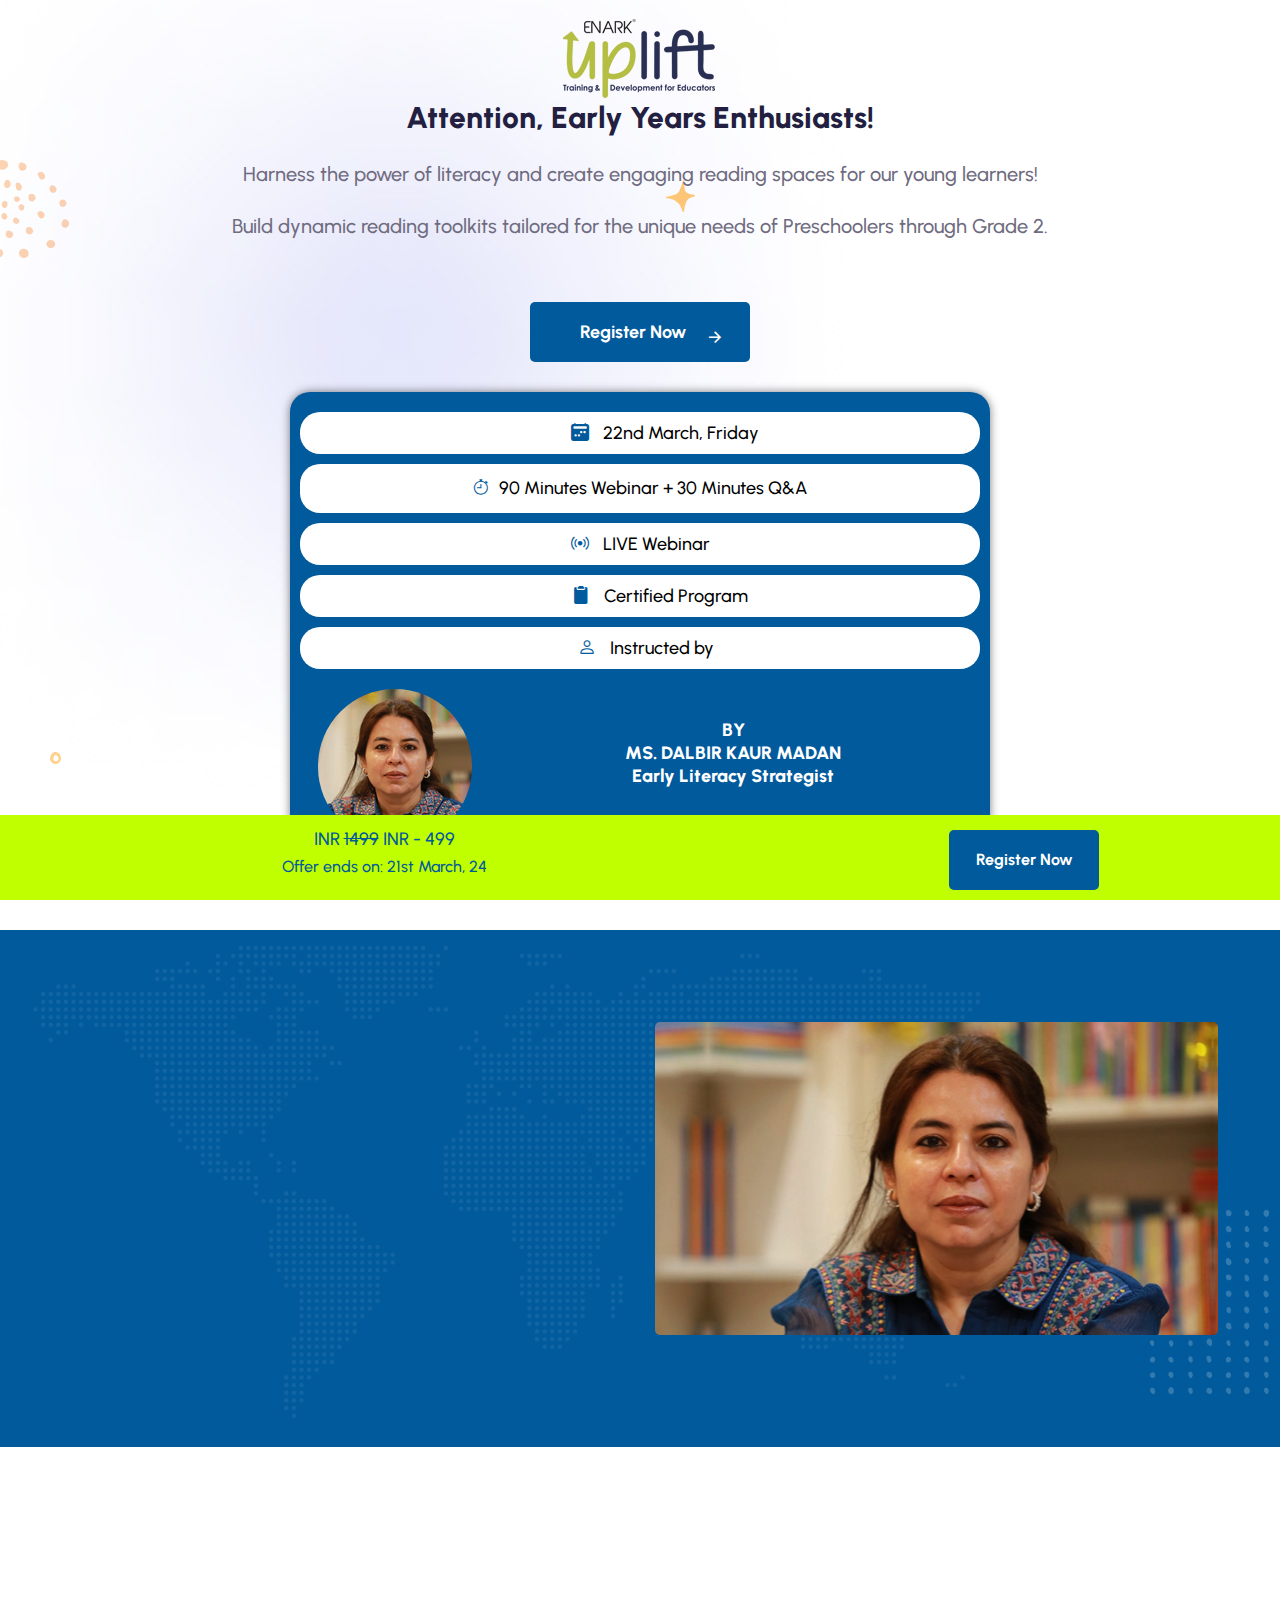
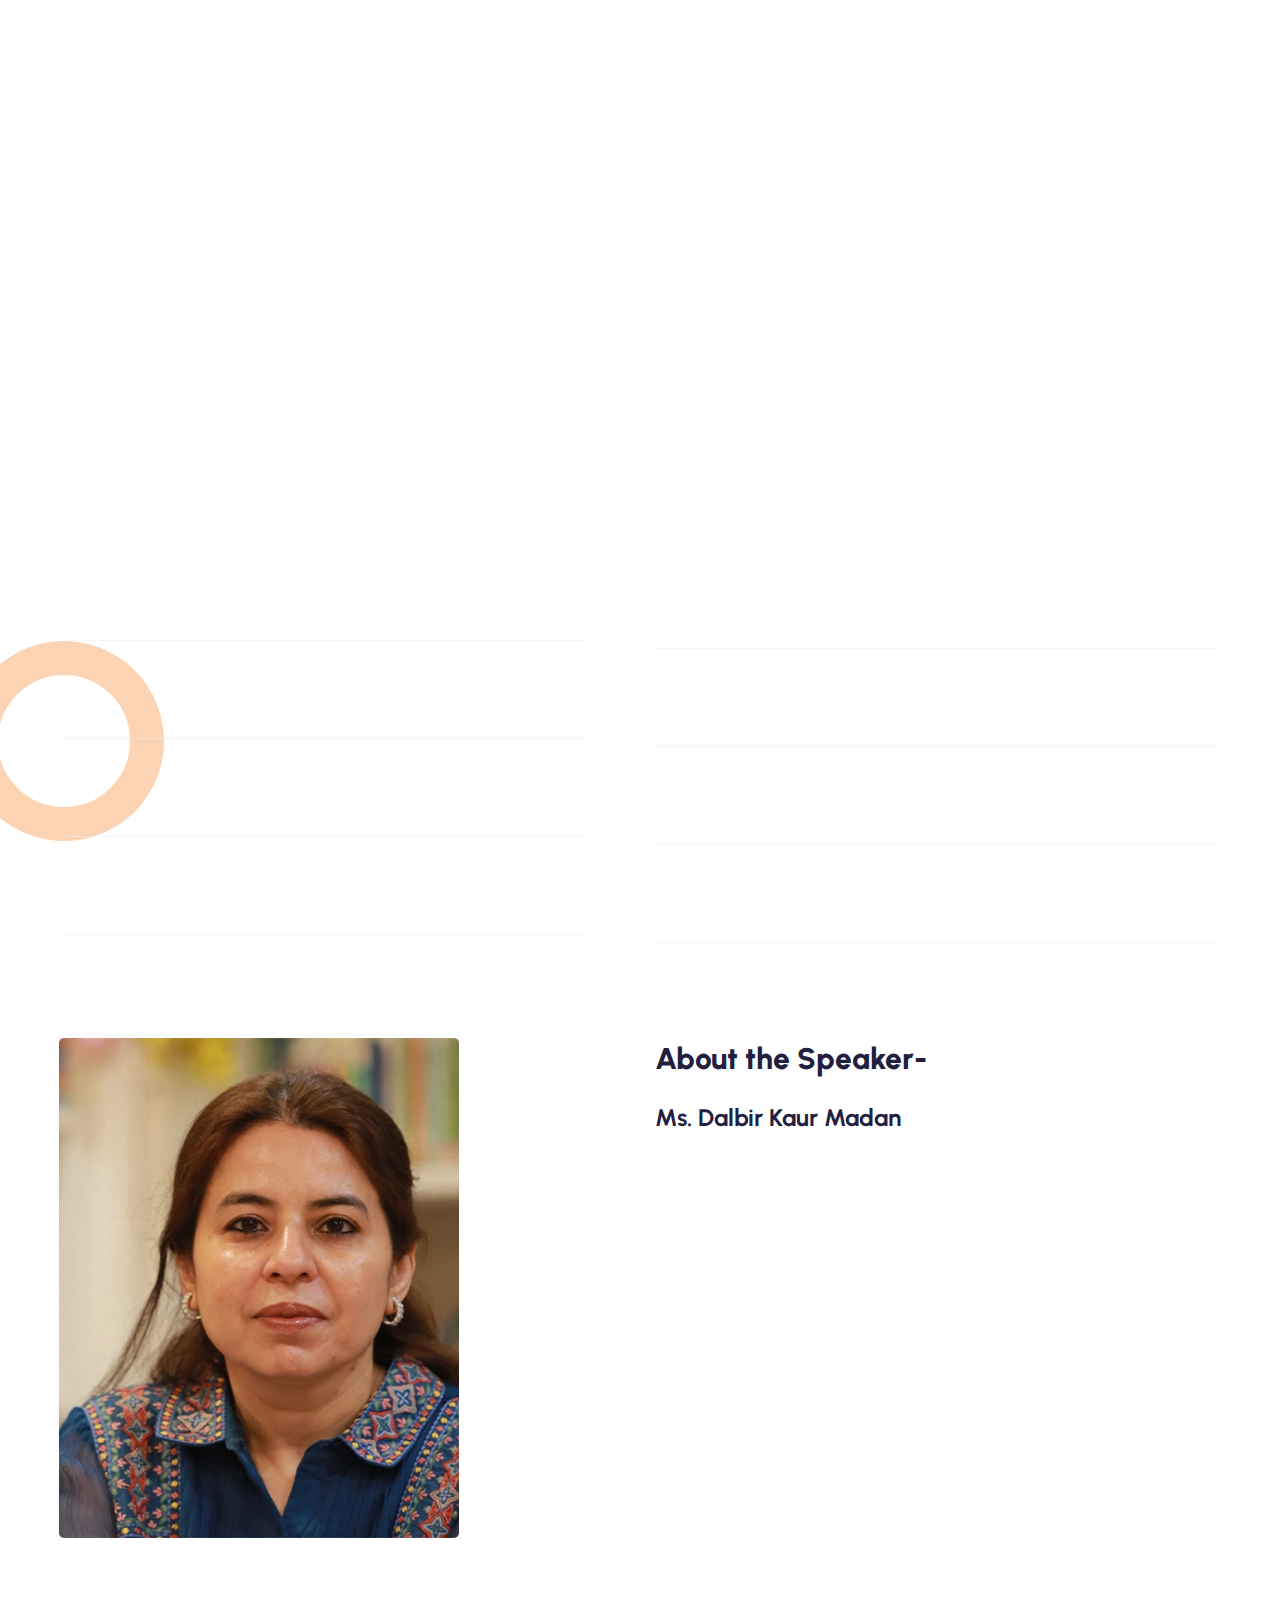
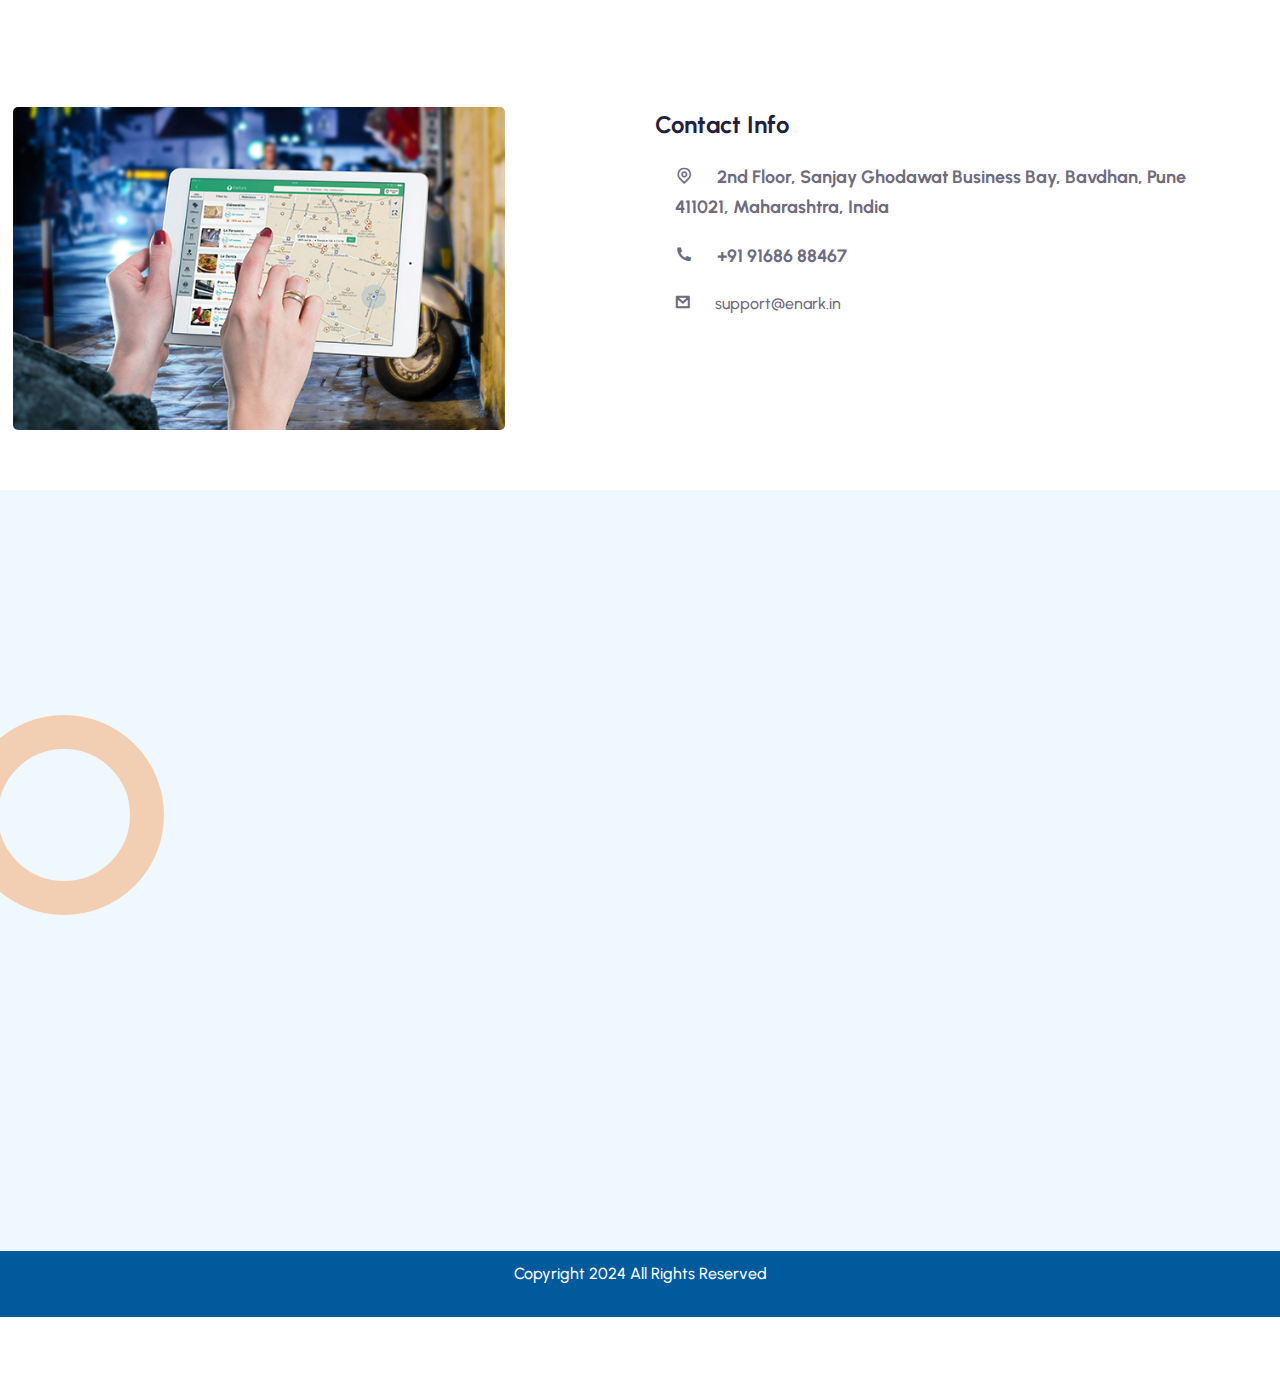
==== index.html @ 6b83a0d6 "add" ====
<!doctype html>
<html class="no-js" lang="en">

<head>
<script>
      window.onload = function () {
        var d = new Date().getTime();
        document.getElementById("tid").value = d;
      };
    </script>
    <meta charset="utf-8">
    <meta http-equiv="x-ua-compatible" content="ie=edge">
    <title>Enark Uplift</title>
    <meta name="robots" content="noindex, follow">
    <meta name="description" content>
    <meta name="viewport" content="width=device-width, initial-scale=1, shrink-to-fit=no">
    <!-- Favicon -->
    <link rel="shortcut icon" type="image/x-icon" href="assets/images/favcon-01.png">

    <!-- CSS
    ============================================ -->
    <link rel="stylesheet" href="assets/css/vendor/bootstrap.min.css">
    <link rel="stylesheet" href="assets/css/vendor/remixicon.css">
    <link rel="stylesheet" href="assets/css/vendor/eduvibe-font.css">
    <link rel="stylesheet" href="assets/css/vendor/magnifypopup.css">
    <link rel="stylesheet" href="assets/css/vendor/slick.css">
    <link rel="stylesheet" href="assets/css/vendor/odometer.css">
    <link rel="stylesheet" href="assets/css/vendor/lightbox.css">
    <link rel="stylesheet" href="assets/css/vendor/animation.css">
    <link rel="stylesheet" href="assets/css/vendor/jqueru-ui-min.css">
    <link rel="stylesheet" href="assets/css/style.css">
    <link href="https://cdn.jsdelivr.net/npm/bootstrap-icons@1.8.1/font/bootstrap-icons.css" rel="stylesheet">
    <link rel="stylesheet" href="https://cdnjs.cloudflare.com/ajax/libs/font-awesome/5.15.4/css/all.min.css"
        integrity="sha512-XjfvVqJaKQ2+u0B6L8YfJtoBMEuCkNNw6x5xcwSxchE49J7FZ8+9BwDPFkMHpEBlvDhRklgbG9S3JvMgE2rKfQ=="
        crossorigin="anonymous" referrerpolicy="no-referrer" />

    <!-- google pixel -->
    <script async src="https://www.googletagmanager.com/gtag/js?id=G-GNVRJYW4BX"></script>
    <script>
        window.dataLayer = window.dataLayer || [];
        function gtag() { dataLayer.push(arguments); }
        gtag('js', new Date());
        gtag('config', 'G-GNVRJYW4BX');
    </script>
    <!-- facebook pixel -->
    <script>
        !function (f, b, e, v, n, t, s) {
            if (f.fbq) return; n = f.fbq = function () {
                n.callMethod ?
                n.callMethod.apply(n, arguments) : n.queue.push(arguments)
            };
            if (!f._fbq) f._fbq = n; n.push = n; n.loaded = !0; n.version = '2.0';
            n.queue = []; t = b.createElement(e); t.async = !0;
            t.src = v; s = b.getElementsByTagName(e)[0];
            s.parentNode.insertBefore(t, s)
        }(window, document, 'script',
            'https://connect.facebook.net/en_US/fbevents.js');
        fbq('init', '1331061287784218');
        fbq('track', 'PageView');
    </script>
    <noscript><img height="1" width="1" style="display:none"
            src="https://www.facebook.com/tr?id=1331061287784218&ev=PageView&noscript=1" /></noscript>

            <!-- Microsoft Clarity -->
            <script type="text/javascript">
                (function(c,l,a,r,i,t,y){
                    c[a]=c[a]||function(){(c[a].q=c[a].q||[]).push(arguments)};
                    t=l.createElement(r);t.async=1;t.src="https://www.clarity.ms/tag/"+i;
                    y=l.getElementsByTagName(r)[0];y.parentNode.insertBefore(t,y);
                })(window, document, "clarity", "script", "ldcoxcq5fe");
            </script>
</head>
<style>
    @media (max-width: 768px) {

        /* For screens smaller than 768px (mobile devices), stack in a column layout */
        div[style*="background-color: black"] {
            flex-direction: column;
            align-items: center;
        }
    }

    /* Banner button */
    @media only screen and (max-width: 600px) {
        .center-button {
            justify-content: flex-start !important;
        }
    }

    @media only screen and (max-width: 768px) {
        .col-lg-6 {
            margin-top: 10px !important;
            /* Adjust margin-top for mobile devices */
        }
    }

    @media only screen and (max-width: 768px) {
        .content {
            text-align: center;
        }

    }

    @media only screen and (max-width: 768px) {
        .logo-light {
            margin-top: -100px;
        }

    }

    /* Styles for desktop view */
    @media only screen and (min-width: 768px) {
        .title {
            text-align: left;
            /* Align title to the left for desktop */
        }
    }

    /* Styles for mobile view */
    @media only screen and (max-width: 767px) {
        .title {
            text-align: center;
            /* Align title to the center for mobile */
        }
    }

    /* For desktop */
    @media (min-width: 992px) {
        .col-lg-12[style*="margin-top: -100px;"] {
            margin-top: -50px !important;
        }
    }

    /* For mobile */
    @media (max-width: 991px) {
        .col-lg-12[style*="margin-top: -100px;"] {
            margin-top: -100px !important;
        }
    }

    @media (max-width: 768px) {
        .popup-form {
            width: 300px;
            /* Set the width to 300px for mobile devices */
            margin-left: auto;
            /* Center the form horizontally */
            margin-right: auto;
        }
    }

    @media (max-width: 768px) {
        .edu-btn {
            text-align: center;
            /* Align button to the right */
            margin-left: 0;
            /* Reset margin for mobile view */
        }
    }

    /* Default margin-bottom for desktop */
    .newsletter-form {
        margin-bottom: 50px;
    }

    /* Mobile responsive styles */
    @media (max-width: 768px) {
        .newsletter-form {
            margin-bottom: 100px;
        }
    }
    @media (max-width: 600px) {
        #webinarText {
            font-size: 14px; /* Adjust the font size as needed */
            width: calc(100% - 30px); /* Adjust as needed based on the size of the icon and margin */
            white-space: normal;
            overflow: hidden;
            text-overflow: ellipsis;
            display: -webkit-box;
            -webkit-line-clamp: 2;
            -webkit-box-orient: vertical;
            line-height: 1.2;
        }
    }


    @media (max-width: 767px) {
        .gallery-wrapper {
            display: flex;
            justify-content: center;
        }

        .image-1 {
            max-width: 70%;
            /* Adjust the width as needed */
        }
    }

    @media (max-width: 767px) {
        .inner {
            margin-top: -10px;
        }
    }


    .popup-form {
        display: none;
        position: fixed;
        top: 50%;
        left: 50%;
        transform: translate(-50%, -50%);
        background-color: white;
        padding: 20px;
        border-radius: 10px;
        box-shadow: 0 0 10px rgba(0, 0, 0, 0.5);
        z-index: 1000;
    }

    /* Styles for the overlay */
    .overlay {
        display: none;
        position: fixed;
        top: 0;
        left: 0;
        width: 100%;
        height: 100%;
        background-color: rgba(0, 0, 0, 0.5);
        z-index: 999;
    }

    /* Styles for the close button */
    .close-btn {
        position: absolute;
        top: 10px;
        right: 10px;
        cursor: pointer;
    }
</style>

<body>
    <div class="main-wrapper">
        <!-- Start Sldier Area -->
        <div class="slider-area banner-style-5">
            <div class="wrapper d-flex align-items-center justify-content-center">
                <div class="container">
                    <div style="align-items: center; justify-content: center;">
                        <div class="col-lg-12 order-2 order-lg-1" style="margin-top: 10px;">
                            <div class="inner pt-30 pt_md--0 pt_sm--0">
                                <div class="content text-center"
                                    style="display: flex; flex-direction: column; align-items: center;">
                                    <img class="logo-light" src="assets/images/logo/logo-3.png" alt="Site Logo">
                                    <h1 class="title" style="font-size: 30px;" data-sal-delay="150" data-sal="slide-up"
                                        data-sal-duration="800">
                                        Attention, Early Years Enthusiasts! 
                                    </h1>
                                    <p class="description" data-sal-delay="250" data-sal="slide-up"
                                        data-sal-duration="800" style="margin-bottom: 20px;">
                                        Harness the power of literacy and create engaging reading spaces for our young
                                        learners!
                                    </p>
                                    <p class="description" data-sal-delay="250" data-sal="slide-up"
                                        data-sal-duration="800">
                                        Build dynamic reading toolkits tailored for the unique needs of Preschoolers
                                        through Grade 2.
                                    </p>
                                    <div class="center-button" style="display: flex; justify-content: center;">
                                        <a style="color: white">
                                            <button id="openFormBtn" class="read-more-btn bounce-slide"
                                                data-sal-delay="350" data-sal="slide-up" data-sal-duration="800"
                                                style="background-color: #005A9C; color: white; width: 220px; height: 60px; font-size: 18px; padding-left: 30px; display: flex; align-items: center; justify-content: center; border-radius: 5px; border: none; cursor: pointer;">
                                                <div class="card-info" style="display: flex; align-items: center;">
                                                    <div class="name" style=" margin-right: 10px; font-weight: bold;">Register
                                                        <span>Now</span>
                                                    </div>
                                                    <div class="rating-wrapper d-flex" style="margin-left: 10px;">
                                                        <i class="icon-arrow-right-line-right"
                                                            style="margin-top: 10px;"></i>
                                                    </div>
                                                </div>
                                            </button>
                                        </a>
                                    </div>



                                    <div
                                        style="width: 100%; max-width: 700px; height: auto; margin-top: 30px; margin-left: auto; margin-right: auto; padding: 10px; 
                            box-shadow: 0px 0px 10px rgba(0, 0, 0, 0.5); border-radius: 20px; background-color: #005A9C;">
                                        <div
                                            style="width: 100%; height: 42px; margin-right: 10px; text-align: center; font-size: 18px; margin-top: 10px;  color: black;  border-radius: 20px; line-height: 42px; background-color:#ffff;">
                                            <i class="bi bi-calendar2-week-fill"
                                                style="margin-left: 50px; margin-right: 10px; color: #005A9C;"></i> 22nd
                                            March, Friday
                                        </div>
                                        <div style="width: 100%; display: flex; align-items: center; justify-content: center; margin-top: 10px; background-color:#ffff; border-radius: 20px; padding: 10px; overflow: hidden;">
                                            <i class="bi bi-stopwatch" style="margin-right: 10px; color: #005A9C; flex-shrink: 0;"></i>
                                            <span id="webinarText" style="font-size: 18px; color: black;">90 Minutes Webinar + 30 Minutes Q&A</span>
                                        </div>

                                        <div
                                            style="width: 100%; height: 42px; margin-right: 10px; text-align: center; font-size: 18px; margin-top: 10px;  color: black;  border-radius: 20px; line-height: 42px; background-color:#ffff;">
                                            <i class="bi bi-broadcast" style="margin-right: 10px; color: #005A9C;"></i>
                                            LIVE Webinar
                                        </div>
                                        <div
                                            style="width: 100%; height: 42px; margin-right: 10px; text-align: center; font-size: 18px; margin-top: 10px;  color: black; border-radius: 20px; line-height: 42px; background-color:#ffff;">
                                            <i class="bi bi-clipboard2-fill"
                                                style="margin-left: 40px; margin-right: 10px; color: #005A9C;"></i>
                                            Certified Program
                                        </div>
                                        <div
                                            style="width: 100%; height: 42px; margin-right: 10px; text-align: center; font-size: 18px; margin-top: 10px;  color: black; border-radius: 20px; line-height: 42px; background-color:#ffff;">
                                            <i class="bi bi-person"
                                                style="margin-left: 12px; margin-right: 10px; color: #005A9C;"></i>
                                            Instructed by
                                        </div>




                                        <div class="row" style="margin-top: 20px; margin-left: 10px;">
                                            <div class="col-lg-3">
                                                <img src="assets/images/about/about-08/three copy.jpg"
                                                    style="border-radius: 50%;">
                                            </div>
                                            <div class="col-lg-9">
                                                <h3 class="title mt--30 text-center"
                                                    style="color: white; margin: 10px; font-size: 18px;">
                                                    BY
                                                    <br>
                                                    MS. DALBIR KAUR MADAN
                                                    <br>
                                                    Early Literacy Strategist
                                                </h3>
                                            </div>
                                        </div>
                                    </div>

                                </div>
                            </div>
                        </div>
                        <!-- <div class="col-lg-6 order-1 order-lg-2">
                    <div style="margin-top: 10px; margin-bottom: -100px;">
                        <div class="thumbnail">
                            <img src="assets/images/banner/banner-07.jpg" alt="Banner Images">
                        </div>
                    </div>
                </div> -->
                    </div>
                </div>
            </div>
            <div class="shape-dot-wrapper shape-wrapper d-xl-block d-none">
                <div class="shape-image shape-image-1">
                    <img src="assets/images/shapes/shape-07.png" alt="Shape Thumb">
                </div>
                <div class="shape-image shape-image-2">
                    <img src="assets/images/shapes/shape-03-05.png" alt="Shape Thumb">
                </div>
                <div class="shape-image shape-image-3">
                    <img src="assets/images/shapes/shape-05-04.png" alt="Shape Thumb">
                </div>
                <div class="shape-image shape-image-4">
                    <img src="assets/images/shapes/shape-06.png" alt="Shape Thumb">
                </div>
                <div class="shape-image shape-image-5">
                    <img src="assets/images/shapes/shape-01-03.png" alt="Shape Thumb">
                </div>
                <div class="shape-image shape-image-6">
                    <img src="assets/images/shapes/shape-01-04.png" alt="Shape Thumb">
                </div>
            </div>
        </div>


        <!-- End Sldier Area -->

        <!-- Start Video Area -->
        <div class="edu-workshop-area eduvibe-home-three-video workshop-style-1 edu-section-gap bg-image bg-color-primary"
            style="margin-top: 70px; padding-bottom: 150px; background-color:  #005A9C;">
            <div class="container eduvibe-animated-shape">
                <div class="row gy-lg-0 gy-5 row--60 align-items-center" style="margin-top: -50px;">
                    <div class="col-lg-6 order-2 order-lg-1">
                        <div class="workshop-inner">
                            <div class="section-title text-white" data-sal-delay="150" data-sal="slide-up"
                                data-sal-duration="800">
                                <span class="pre-title">This Webinar is for</span>
                            </div>
                            <p class="description mt--10" data-sal-delay="250" data-sal="slide-up"
                                data-sal-duration="800">
                                1. Early Childhood Educators
                                <br>
                                2. Primary Level Educators
                                <br>
                                3. Childcare Teachers and Caregivers
                                <br>
                                4. Parents / Caregivers of young children
                            </p>
                            <p class="description mt--10" data-sal-delay="250" data-sal="slide-up"
                                data-sal-duration="800">
                                Unlock the Gateway to learning with captivating reading toolkits! <br />
                                Register Now to empower young minds through the joy of literacy.
                            </p>
                            <a id="registerButton" style="color: white">
                                <button class="read-more-btn" data-sal-delay="350" data-sal="slide-up"
                                    data-sal-duration="800"
                                    style="background-color: white; color:  #005A9C; width: 220px; height: 60px; padding-left: 30px; display: flex; align-items: center; border-radius: 5px; border: none; cursor: pointer;">
                                    <div class="card-info" style="display: flex; align-items: center;">
                                        <div class="inner"
                                            style="display: flex; flex-direction: row; align-items: center;">
                                            <div class="name" style="font-weight: bold; margin-top: 6px;">
                                                Register
                                                <span>Now</span>
                                            </div>
                                            <div class="rating-wrapper d-flex" style="margin-left: 20px;">
                                                <i class="icon-arrow-right-line-right" style="margin-top: 6px;"></i>
                                            </div>
                                        </div>
                                    </div>
                                </button>
                            </a>
                        </div>

                    </div>
                    <div class="col-lg-6 order-1 order-lg-2 d-none d-lg-block">
                        <div class="thumbnail video-popup-wrapper">
                            <img class="radius-small w-100" src="assets/images/banner/banner-50.jpg" alt="About Image">
                        </div>
                    </div>
                </div>
                <div class="shape-dot-wrapper shape-wrapper d-xl-block d-none">
                    <div class="shape-image shape-image-1">
                        <img src="assets/images/shapes/shape-09-01.png" alt="Shape Thumb">
                    </div>
                    <div class="shape-image shape-image-2">
                        <img src="assets/images/shapes/shape-04-05.png" alt="Shape Thumb">
                    </div>
                    <div class="shape-image shape-image-3">
                        <img src="assets/images/shapes/shape-13-02.png" alt="Shape Thumb">
                    </div>
                </div>

            </div>
        </div>

        <!-- End Video Area -->

        <div class="home-three-about edu-about-area about-style-4 bg-color-white edu-section-gapBottom"
            style="margin-top: -10px;">
            <div class="container eduvibe-animated-shape">
                <div class="row g-lg-5 g-md-5 g-sm-5">
                    <div class="col-lg-12 col-xl-6">
                        <div class="inner mt_mobile--40" style="margin-top: -10px;">
                            <div class="section-title text-start" data-sal-delay="150" data-sal="slide-up"
                                data-sal-duration="800">
                                <h3 class="title" style="margin-bottom: 10px; font-size: 28px;">
                                    Common Classroom Problems
                                </h3>
                            </div>
                            <div class="feature-style-6 mt--40">
                                <div class="edu-feature-list color-variation-1 mb--6" data-sal-delay="150"
                                    data-sal="slide-up" data-sal-duration="800">
                                    <div class="icon">
                                        <i class="icon-Smile"></i>
                                    </div>
                                    <div class="content">
                                        <p class="description">
                                            Do you have plenty of books in your classroom but do
                                            not know how to create a reading program?
                                        </p>
                                    </div>
                                </div>

                                <div class="edu-feature-list color-variation-2 mb--6" data-sal-delay="150"
                                    data-sal="slide-up" data-sal-duration="800">
                                    <div class="icon">
                                        <i class="icon-Smile"></i>
                                    </div>
                                    <div class="content">
                                        <p class="description">
                                            Are you low on book resources and don't know what books
                                            to pick for your classroom?
                                        </p>
                                    </div>
                                </div>

                                <div class="edu-feature-list color-variation-3 mb--10" data-sal-delay="150"
                                    data-sal="slide-up" data-sal-duration="800">
                                    <div class="icon">
                                        <i class="icon-Smile"></i>
                                    </div>
                                    <div class="content">
                                        <p class="description">
                                            Is your classroom multi-lingual and you need help with
                                            finding the right books to initiate reading?
                                        </p>
                                    </div>
                                </div>
                            </div>
                        </div>
                    </div>
                    <div class="col-lg-12 col-xl-6 order-lg-1" style="margin-top: 20px;">
                        <div class="inner mt_mobile--40">
                            <div class="section-title text-start" data-sal-delay="150" data-sal="slide-up"
                                data-sal-duration="800">
                                <h3 class="title" style="margin-bottom: 6px; font-size: 28px;">
                                    How will this Webinar solve your problem?
                                </h3>

                            </div>
                            <div class="feature-style-6 mt--40">
                                <div class="edu-feature-list color-variation-1 mb--6" data-sal-delay="150"
                                    data-sal="slide-up" data-sal-duration="800">
                                    <div class="icon">
                                        <img src="assets/images/icons/student.png" alt="Icons Images">
                                    </div>
                                    <div class="content">
                                        <p class="description" style="margin-top: 6px;">
                                            Bring reading fluency into
                                            your <br /> classroom
                                        </p>
                                    </div>
                                </div>

                                <div class="edu-feature-list color-variation-2 mb--10" data-sal-delay="150"
                                    data-sal="slide-up" data-sal-duration="800">
                                    <div class="icon">
                                        <img src="assets/images/icons/book.png" alt="Icons Images" >
                                    </div>
                                    <div class="content">
                                        <p class="description" style="margin-top: 6px;">
                                            Enhance your literacy
                                            instructional skills
                                        </p>
                                    </div>
                                </div>

                                <div class="edu-feature-list color-variation-2 mb--6" data-sal-delay="150"
                                    data-sal="slide-up" data-sal-duration="800">
                                    <div class="icon">
                                        <img src="assets/images/icons/reward.png" alt="Icons Images" >
                                    </div>
                                    <div class="content">
                                        <p class="description" style="margin-top: 6px;">
                                            Stay tuned to goals defined by NEP <br /> (NATIONAL EDUCATION POLICY, INDIA)
                                        </p>
                                    </div>
                                </div>

                                <!-- <div class="edu-feature-list color-variation-3 mb--6" data-sal-delay="150"
                                    data-sal="slide-up" data-sal-duration="800">
                                    <div class="icon" style="margin-top: 6px;">
                                        <img src="assets/images/icons/reward.png" alt="Icons Images" >
                                    </div>
                                    <div class="content">
                                        <p class="description" style="margin-top: 6px;">
                                            Stay tuned to goals defined by NEP <br /> (NATIONAL EDUCATION POLICY, INDIA)
                                        </p>
                                    </div>
                                </div> -->
                            </div>
                        </div>
                    </div>

                </div>
                <div class="copyright-area copyright-default" style="margin-top: -20px;">
                    <div class="container">
                        <div class="row">
                            <div class="col-lg-12">
                                <div class="inner text-center">
                                    <div class="section-title text-start" data-sal-delay="150" data-sal="slide-up"
                                        data-sal-duration="800">
                                        <p class="description mt--40 mb--40 text-center" data-sal-delay="150"
                                            data-sal="slide-up" data-sal-duration="800"
                                            style="color: #6F6B80; font-size: 20px;">
                                            Get educated from a literacy
                                            strategist with 12+ years
                                            of experience to design your classroom reading program.
                                        </p>
                                    </div>
                                </div>
                            </div>
                        </div>
                    </div>
                </div>
                <div class="read-more-btn" style="display: flex; justify-content: center;">
                    <a style="color: white; text-decoration: none;">
                        <button id="openFormBtn1" class="read-more-btn" data-sal-delay="350" data-sal="slide-up"
                            data-sal-duration="800"
                            style="background-color: #005A9C; color: white; width: 200px; height: 60px; font-size: 18px; padding-left: 30px; display: flex; align-items: center; border-radius: 5px; border: none; cursor: pointer;">
                            <div class="inner" style="display: flex; align-items: center;">
                                <div class="name" style="font-weight: bold; margin-top: 10px;">
                                    Register
                                    <span>Now</span>
                                </div>
                                <div class="rating-wrapper d-flex" style="margin-left: auto;">
                                    <i class="icon-arrow-right-line-right"
                                        style="margin-top: 15px; margin-left: 10px;"></i>
                                </div>
                            </div>
                        </button>
                    </a>
                </div>


                <div class="shape-dot-wrapper shape-wrapper d-xl-block d-none">
                    <div class="shape-image shape-image-1">
                        <img src="assets/images/shapes/shape-03-08.png" alt="Shape Thumb">
                    </div>
                    <div class="shape-image shape-image-2">
                        <img src="assets/images/shapes/shape-27.png" alt="Shape Thumb">
                    </div>
                </div>
            </div>
        </div>

        <div class="edu-accordion-area eduvibe-home-three-accordion accordion-shape-1 edu-section-gap "
            style="margin-top: -20px;">
            <div class="container eduvibe-animated-shape">
                <div class="row g-5" style="margin-top: -150px;">
                    <div class="col-lg-6 gallery-wrapper">
                        <div class="row">
                            <div class="col-lg-12">
                                <div class="accordion-style-1">
                                    <div class="section-title text-start mb--40" data-sal-delay="150"
                                        data-sal="slide-up" data-sal-duration="800">
                                        <h3 class="title" style="font-size: 30px;">You should join if:-</h3>
                                    </div>

                                    <div>
                                        <div class="edu-accordion-item">
                                            <p class="description text-start" data-sal-delay="150" data-sal="slide-up"
                                                data-sal-duration="800" style="color: #6F6B80; font-size: 16px;">
                                                1. You are a keen learner ready to acquire valuable skills and
                                                techniques to effectively engage young learners and foster a love for
                                                reading.
                                            </p>
                                        </div>
                                        <hr>

                                        <div class="edu-accordion-item">
                                            <p class="description text-start" data-sal-delay="150" data-sal="slide-up"
                                                data-sal-duration="800" style="color: #6F6B80; font-size: 16px;">
                                                2. You want to gain access to a wealth of resources, including reading
                                                materials, activity ideas and curriculum guides. </p>
                                        </div>
                                        <hr>

                                        <div class="edu-accordion-item">
                                            <p class="description text-start" data-sal-delay="150" data-sal="slide-up"
                                                data-sal-duration="800" style="color: #6F6B80; font-size: 16px;">
                                                3. You are eager to gain a wealth of knowledge from an experienced
                                                literacy strategist with practical tips to share. </p>
                                        </div>
                                        <hr>

                                        <div class="edu-accordion-item">
                                            <div class="edu-accordion-item">
                                                <p class="description text-start" data-sal-delay="150"
                                                    data-sal="slide-up" data-sal-duration="800"
                                                    style="color: #6F6B80; font-size: 16px;">
                                                    4. You want to stay up-to-date with the latest research and best
                                                    practices in early childhood literacy education. </p>
                                            </div>
                                        </div>
                                        <hr>
                                    </div>
                                </div>
                            </div>
                        </div>
                    </div>

                    <div class="col-lg-6" style="margin-top: 120px;">
                        <div>
                            <div class="edu-accordion-item">
                                <p class="description text-start" data-sal-delay="150" data-sal="slide-up"
                                    data-sal-duration="800" style="color: #6F6B80; font-size: 16px;">
                                    5. You want to earn professional development credits or certificates to enhance your
                                    credentials and career prospects. </p>
                            </div>
                            <hr>

                            <div class="edu-accordion-item">
                                <p class="description text-start" data-sal-delay="150" data-sal="slide-up"
                                    data-sal-duration="800" style="color: #6F6B80; font-size: 16px;">
                                    6. You are willing to join a supportive community of educators committed to
                                    promoting literacy and academic success in young learners.
                            </div>
                            <hr>

                            <div class="edu-accordion-item">
                                <p class="description text-start" data-sal-delay="150" data-sal="slide-up"
                                    data-sal-duration="800" style="color: #6F6B80; font-size: 16px;">
                                    7. You want to engage in interactive learning experiences, activities, discussions
                                    and Q&A sessions to deepen your understanding and skill sets.
                            </div>
                            <hr>

                            <div class="edu-accordion-item">
                                <div class="edu-accordion-item">
                                    <p class="description text-start" data-sal-delay="150" data-sal="slide-up"
                                        data-sal-duration="800" style="color: #6F6B80; font-size: 16px;">
                                        8. You want to make a lasting impact on the lives of young children by honoring
                                        your literacy skills.
                                </div>
                            </div>
                            <hr>
                        </div>
                    </div>
                </div>
                <div class="shape-dot-wrapper shape-wrapper d-xl-block d-none">
                    <div class="shape shape-1">
                        <span class="shape-dot"></span>
                    </div>
                    <div class="shape-image shape-image-2">
                        <img src="assets/images/shapes/shape-11-04.png" alt="Shape Thumb">
                    </div>
                    <div class="shape-image shape-image-3">
                        <img src="assets/images/shapes/shape-25-01.png" alt="Shape Thumb">
                    </div>
                </div>
            </div>
        </div>

        <div class="home-three-about edu-about-area about-style-4 bg-color-white edu-section-gapBottom  mb--50"
        style="margin-top: -150px; ">
        <div class="container eduvibe-animated-shape" style="margin-top: 70px;">
            <div class="row g-lg-5 g-md-5 g-sm-5">
                <div class="col-lg-12 col-xl-6">
                    <div class="gallery-wrapper" style="display: flex; justify-content: center;">
                        <img class="image-1" src="assets/images/about/about-08/four.jpg" alt="About Images">
                    </div>
                </div>

                <div class="col-lg-12 col-xl-6 mb--50">
                    <div class="edu-footer-widget">
                        <h3 class="widget-title" style="font-size: 30px;">About the Speaker-</h3>
                        <h5 class="widget-title" style="font-size: 24px;">Ms. Dalbir Kaur Madan</h5>
                        <div class="inner">
                            <div class="widget-information">
                                <p class="description mt--20 mb--10 text-start" data-sal-delay="150"
                                    data-sal="slide-up" data-sal-duration="800"
                                    style="color: #6F6B80; font-size: 20px;">
                                    Is a lifelong learner, supplementing her masters in education and undergraduate
                                    degree in political science, with regular courses in reading, brain development
                                    and teaching methodologies.
                                </p>
                                <p class="description text-start mb--50" data-sal-delay="150" data-sal="slide-up"
                                    data-sal-duration="800" style="color: #6F6B80; font-size: 20px;">
                                    In 2011, she created the first state-of-the-art One Up library, Bookstore and
                                    Experience Center in Amritsar. Dalbir believes that 21st century children need
                                    spaces beyond schools that specifically centre around critical reading and
                                    thinking, and promote curiosity, collaboration, conversations, and
                                    community-building. To nourish more children with these opportunities, she is
                                    inaugurating the second One Up library, book studio and learning lab in New
                                    Delhi in August 2017.
                                </p>
                            </div>
                        </div>
                    </div>
                </div>
            </div>
            <div class="shape-dot-wrapper shape-wrapper d-xl-block d-none">
                <div class="shape-image shape-image-1">
                    <img src="assets/images/shapes/shape-03-08.png" alt="Shape Thumb">
                </div>
                <div class="shape-image shape-image-2">
                    <img src="assets/images/shapes/shape-27.png" alt="Shape Thumb">
                </div>
            </div>
        </div>
    </div>


        <div class="home-three-about edu-about-area about-style-4 bg-color-white edu-section-gapBottom"
            style="margin-top: -180px; ">
            <div class="container eduvibe-animated-shape" style="margin-top: 70px;">
                <div class="row g-lg-5 g-md-5 g-sm-5">
                    <div class="col-lg-12 col-xl-6">
                        <div class="gallery-wrapper">
                            <img class="image-1" src="assets/images/about/about-04/gallery-7.jpg" alt="About Images">
                        </div>
                    </div>
                    <div class="col-lg-12 col-xl-6">
                        <div class="edu-footer-widget">
                            <h5 class="widget-title">Contact Info</h5>
                            <div class="inner">
                                <div class="widget-information">
                                    <ul class="information-list" style="list-style: none;">
                                        <li style="margin-bottom: 20px; font-size: 18px; font-weight: bold;">
                                            <i class="icon-map-pin-line" style="margin-right: 20px;"></i>
                                            2nd Floor,
                                            Sanjay Ghodawat Business
                                            Bay, Bavdhan, Pune
                                            <br>
                                            411021, Maharashtra, India
                                        </li>
                                        <li style="margin-bottom: 20px; font-size: 18px;  font-weight: bold;">
                                            <i class="icon-phone-fill" style="margin-right: 20px;"></i>
                                            <a href="tel: +91 91686 88467">
                                                +91
                                                91686 88467
                                            </a>
                                        </li>
                                        <li>
                                            <i class="icon-mail-line-2 font-size: 24px;"
                                                style="margin-right: 20px;  font-weight: bold;"></i>
                                            <a target="_blank" href="mailto:support@enark.in">
                                                support@enark.in
                                            </a>
                                        </li>
                                    </ul>
                                </div>
                            </div>
                        </div>
                    </div>
                </div>
                <div class="shape-dot-wrapper shape-wrapper d-xl-block d-none">
                    <div class="shape-image shape-image-1">
                        <img src="assets/images/shapes/shape-03-08.png" alt="Shape Thumb">
                    </div>
                    <div class="shape-image shape-image-2">
                        <img src="assets/images/shapes/shape-27.png" alt="Shape Thumb">
                    </div>
                </div>
            </div>
        </div>


           <!-- Start Accordion Area -->
           <div class="edu-accordion-area eduvibe-home-three-accordion accordion-shape-1 edu-section-gap "
           style="margin-top: -70px; margin-bottom: 100px; background-color: 	#F0F8FF;">
           <div class="container eduvibe-animated-shape">
               <div class="row g-5" style="margin-top: -100px;">
                   <div class="col-lg-6 gallery-wrapper">
                       <div class="row">
                           <div class="col-lg-12">
                               <div class="accordion-style-1">
                                   <div class="section-title text-start mb--40" data-sal-delay="150"
                                       data-sal="slide-up" data-sal-duration="800">
                                       <h3 class="title" style="font-size: 30px; margin-top: 20px;">FAQ's</h3>
                                   </div>

                                   <div class="edu-accordion edu-accordion-01" id="accordionExample1"
                                       data-sal-delay="150" data-sal="slide-up" data-sal-duration="800">
                                       <div class="edu-accordion-item">
                                           <div class="edu-accordion-header" id="headingOne">
                                               <button class="edu-accordion-button" type="button"
                                                   data-bs-toggle="collapse" data-bs-target="#collapseOne"
                                                   aria-expanded="true" aria-controls="collapseOne"
                                                   style="padding-right: 20px;">
                                                   1. Who can register for these courses?
                                               </button>
                                           </div>
                                           <div id="collapseOne" class="accordion-collapse collapse show"
                                               aria-labelledby="headingOne" data-bs-parent="#accordionExample1">
                                               <div class="edu-accordion-body">
                                                   Early Childhood & primary school Educators, Caregivers and parents
                                                   who are
                                                   keen to level up their skills and are eager learners can attend
                                                   these
                                                   courses.
                                               </div>
                                           </div>
                                       </div>

                                       <div class="edu-accordion-item">
                                           <div class="edu-accordion-header" id="headingTwo">
                                               <button class="edu-accordion-button collapsed" type="button"
                                                   data-bs-toggle="collapse" data-bs-target="#collapseTwo"
                                                   aria-expanded="false" aria-controls="collapseTwo"
                                                   style="padding-right: 20px;">
                                                   2. How can I access the webinar, and is there a cost associated with
                                                   it?
                                               </button>
                                           </div>
                                           <div id="collapseTwo" class="accordion-collapse collapse"
                                               aria-labelledby="headingTwo" data-bs-parent="#accordionExample1">
                                               <div class="edu-accordion-body">
                                                   The webinar will be accessible online through our website and it
                                                   will be a
                                                   LIVE webinar on zoom. You can register for the webinar on our
                                                   website or by
                                                   reaching out to us, and there may be a nominal fee associated with
                                                   registration. It is also necessary to register/ signup yourselves on
                                                   zoom before the webinar, so that you do not face any issues to join
                                                   the webinar.
                                               </div>
                                           </div>
                                       </div>

                                       <div class="edu-accordion-item">
                                           <div class="edu-accordion-header" id="headingThree">
                                               <button class="edu-accordion-button collapsed" type="button"
                                                   data-bs-toggle="collapse" data-bs-target="#collapseThree"
                                                   aria-expanded="false" aria-controls="collapseThree"
                                                   style="padding-right: 20px;">
                                                   3. I am new to teaching and literacy instruction, will this webinar
                                                   be
                                                   suitable for me?
                                               </button>
                                           </div>
                                           <div id="collapseThree" class="accordion-collapse collapse"
                                               aria-labelledby="headingThree" data-bs-parent="#accordionExample1">
                                               <div class="edu-accordion-body">
                                                   Yes! This webinar is designed to cater to educators at all levels
                                                   of
                                                   experience, including those who may be new to teaching or literacy
                                                   instruction.
                                               </div>
                                           </div>
                                       </div>

                                       <div class="edu-accordion-item">
                                           <div class="edu-accordion-header" id="headingFour">
                                               <button class="edu-accordion-button collapsed" type="button"
                                                   data-bs-toggle="collapse" data-bs-target="#collapseFour"
                                                   aria-expanded="false" aria-controls="collapseFour"
                                                   style="padding-right: 20px;">
                                                   4. I'm a parent interested in supporting my child's literacy
                                                   development at
                                                   home. Is this webinar relevant to me?
                                               </button>
                                           </div>
                                           <div id="collapseFour" class="accordion-collapse collapse"
                                               aria-labelledby="headingFour" data-bs-parent="#accordionExample1">
                                               <div class="edu-accordion-body">
                                                   Absolutely! Parents play a crucial role in fostering literacy
                                                   skills in
                                                   their children, and this webinar will provide valuable insights and
                                                   practical tips that you can apply at home.
                                               </div>
                                           </div>
                                       </div>
                                   </div>
                               </div>
                           </div>
                       </div>
                   </div>

                   <div class="col-lg-6" style="margin-top: 130px;">
                       <div class="accordion-style-1">
                           <div class="edu-accordion edu-accordion-01" id="accordionExample1" data-sal-delay="150"
                               data-sal="slide-up" data-sal-duration="800">
                               <div class="edu-accordion-item">
                                   <div class="edu-accordion-header" id="headingFive">
                                       <button class="edu-accordion-button collapsed" type="button"
                                           data-bs-toggle="collapse" data-bs-target="#collapseFive"
                                           aria-expanded="false" aria-controls="collapseFive">
                                           5. Will I receive a certificate after attending the webinar?
                                       </button>
                                   </div>
                                   <div id="collapseFive" class="accordion-collapse collapse"
                                       aria-labelledby="headingFive" data-bs-parent="#accordionExample1">
                                       <div class="edu-accordion-body">
                                           Yes, participants who attend the webinar will receive a certificate of
                                           completion.
                                       </div>
                                   </div>
                               </div>

                               <div class="edu-accordion-item">
                                   <div class="edu-accordion-header" id="headingSix">
                                       <button class="edu-accordion-button collapsed" type="button"
                                           data-bs-toggle="collapse" data-bs-target="#collapseSix"
                                           aria-expanded="false" aria-controls="collapseSix"
                                           style="padding-right: 20px;">
                                           6. If I have a question that wasn't addressed in the webinar. Is there an
                                           opportunity to ask the presenter follow-up questions?
                                       </button>
                                   </div>
                                   <div id="collapseSix" class="accordion-collapse collapse"
                                       aria-labelledby="headingSix" data-bs-parent="#accordionExample1">
                                       <div class="edu-accordion-body">
                                           Yes, there will be a 30 minutes Q&A session at the end of the webinar where
                                           you can ask
                                           the presenter any additional questions you may have. You can also reach out
                                           to us <a href="tel: +91 91686 88467">
                                               +91
                                               91686 88467
                                           </a> after the webinar if you have further inquiries or need additional
                                           support.
                                       </div>
                                   </div>
                               </div>

                               <div class="edu-accordion-item">
                                   <div class="edu-accordion-header" id="headingSeven">
                                       <button class="edu-accordion-button collapsed" type="button"
                                           data-bs-toggle="collapse" data-bs-target="#collapseSeven"
                                           aria-expanded="false" aria-controls="collapseSeven">
                                           7. How to make the payments for the courses?
                                       </button>
                                   </div>
                                   <div id="collapseSeven" class="accordion-collapse collapse"
                                       aria-labelledby="headingSeven" data-bs-parent="#accordionExample1">
                                       <div class="edu-accordion-body">
                                           You can make the payment using UPI, Debit cards or Credit cards. Once
                                           after selecting the course you wish to purchase, the website will
                                           automatically redirect you towards the payment page.
                                       </div>
                                   </div>
                               </div>

                               <div class="edu-accordion-item">
                                   <div class="edu-accordion-header" id="headingEight">
                                       <button class="edu-accordion-button collapsed" type="button"
                                           data-bs-toggle="collapse" data-bs-target="#collapseEight"
                                           aria-expanded="false" aria-controls="collapseEight"
                                           style="padding-right: 20px;">
                                           8. Are there any specific technology requirements for online courses?
                                       </button>
                                   </div>
                                   <div id="collapseEight" class="accordion-collapse collapse"
                                       aria-labelledby="headingEight" data-bs-parent="#accordionExample1">
                                       <div class="edu-accordion-body">
                                           One needs to make sure they have a mobile, tablet, laptop, or a computer
                                           with a stable internet connection in order to access the webinar. It is also
                                           necessary to register/ signup yourselves on zoom before the webinar, so that
                                           you do not face any issues to join the webinar.
                                       </div>
                                   </div>
                               </div>

                               <div class="edu-accordion-item">
                                   <div class="edu-accordion-header" id="headingNine">
                                       <button class="edu-accordion-button collapsed" type="button"
                                           data-bs-toggle="collapse" data-bs-target="#collapseNine"
                                           aria-expanded="false" aria-controls="collapseNine">
                                           9. If I miss the webinar, will I get the recording of it later for my
                                           reference?
                                       </button>
                                   </div>
                                   <div id="collapseNine" class="accordion-collapse collapse"
                                       aria-labelledby="headingNine" data-bs-parent="#accordionExample1">
                                       <div class="edu-accordion-body">
                                           Unfortunately, we do not provide recordings of the webinar after the live
                                           session as a policy. We highly encourage participants to attend
                                           the live session to fully benefit from the interactive experience and to
                                           ensure the security and integrity of the webinar content. If you are unable
                                           to attend the live session, we recommend keeping an eye out for future
                                           webinar offerings
                                       </div>
                                   </div>
                               </div>
                           </div>
                       </div>
                   </div>
               </div>
               <div class="shape-dot-wrapper shape-wrapper d-xl-block d-none">
                   <div class="shape shape-1">
                       <span class="shape-dot"></span>
                   </div>
                   <div class="shape-image shape-image-2">
                       <img src="assets/images/shapes/shape-11-04.png" alt="Shape Thumb">
                   </div>
                   <div class="shape-image shape-image-3">
                       <img src="assets/images/shapes/shape-25-01.png" alt="Shape Thumb">
                   </div>
               </div>
           </div>
       </div>
       <!-- End Accordion Area -->

        <!-- Start Footer Area -->
        <footer class="eduvibe-footer-one edu-footer footer-style-default"
            style="margin-top: -150px; margin-bottom: 80px; background-color:  #005A9C;">
            <!-- <div class="footer-top">
                <div class="container eduvibe-animated-shape">
                    <div class="row g-5">
                        <div class="col-lg-3 col-md-6 col-sm-12 col-12">
                            <div class="edu-footer-widget">
                                <div class="logo">
                                    <a href="#">
                                        <img class="logo-light" src="assets/images/logo/logo-6.png" alt="Site Logo">
                                    </a>
                                </div>
                                <p class="description">It is a long established fact that a reader will be distracted by the readable content of a page when looking at its layout. The point of using Lorem Ipsum.</p>
                                <ul class="social-share">
                                    <li><a href="#"><i class="icon-Fb"></i></a></li>
                                    <li><a href="#"><i class="icon-linkedin"></i></a></li>
                                    <li><a href="#"><i class="icon-Pinterest"></i></a></li>
                                    <li><a href="#"><i class="icon-Twitter"></i></a></li>
                                </ul>
                            </div>
                        </div>

                        <div class="col-lg-3 col-md-6 col-sm-6 col-12">
                            <div class="edu-footer-widget explore-widget">
                                <h5 class="widget-title">Explore</h5>
                                <div class="inner">
                                    <ul class="footer-link link-hover">
                                        <li><a href="#"><i class="icon-Double-arrow"></i>About Us</a></li>
                                        <li><a href="#"><i class="icon-Double-arrow"></i>Upcoming Events</a></li>
                                        <li><a href="#"><i class="icon-Double-arrow"></i>Blog & News</a></li>
                                        <li><a href="#"><i class="icon-Double-arrow"></i>FAQ Question</a></li>
                                        <li><a href="#"><i class="icon-Double-arrow"></i>Testimonial</a></li>
                                        <li><a href="#"><i class="icon-Double-arrow"></i>Privacy Policy</a></li>
                                    </ul>
                                </div>
                            </div>
                        </div>

                        <div class="col-lg-3 col-md-6 col-sm-6 col-12">
                            <div class="edu-footer-widget quick-link-widget">
                                <h5 class="widget-title">Useful Links</h5>
                                <div class="inner">
                                    <ul class="footer-link link-hover">
                                        <li><a href="#"><i class="icon-Double-arrow"></i>Contact Us</a></li>
                                        <li><a href="#"><i class="icon-Double-arrow"></i>Pricing Plan</a></li>
                                        <li><a href="#"><i class="icon-Double-arrow"></i>Instructor Profile</a></li>
                                        <li><a href="#"><i class="icon-Double-arrow"></i>FAQ</a></li>
                                        <li><a href="#"><i class="icon-Double-arrow"></i>Popular Courses</a></li>
                                        <li><a href="#"><i class="icon-Double-arrow"></i>Terms & Conditions</a></li>
                                    </ul>
                                </div>
                            </div>
                        </div>

                        <div class="col-lg-3 col-md-6 col-sm-6 col-12">
                            <div class="edu-footer-widget">
                                <h5 class="widget-title">Contact Info</h5>
                                <div class="inner">
                                    <div class="widget-information">
                                        <ul class="information-list">
                                            <li><i class="icon-map-pin-line"></i>2nd Floor, Sanjay Ghodawat <br> Business Bay, Bavdhan, Pune <br> 411021, Maharashtra, India
                                            </li>
                                            <li><i class="icon-phone-fill"></i><a href="tel: + 1 (237) 382-2839"> +91 73501 88999</a></li>
                                            <li><i class="icon-mail-line-2"></i><a target="_blank" href="mailto:yourmailaddress@example.com"> support@enark.in</a></li>
                                        </ul>
                                    </div>
                                </div>
                            </div>
                        </div>
                    </div>

                    <div class="shape-dot-wrapper shape-wrapper d-md-block d-none">
                        <div class="shape-image shape-image-1">
                            <img src="assets/images/shapes/shape-21-01.png" alt="Shape Thumb" />
                        </div>
                        <div class="shape-image shape-image-2">
                            <img src="assets/images/shapes/shape-35.png" alt="Shape Thumb" />
                        </div>
                    </div>
                </div>
            </div>  -->
            <div class="copyright-area copyright-default">
                <div class="container">
                    <div class="row">
                        <div class="col-lg-12">
                            <div class="inner text-center">
                                <p class="mt--10">Copyright 2024 All Rights Reserved</p>
                            </div>
                        </div>
                    </div>
                </div>
            </div>
        </footer>
        <!-- End Footer Area -->

        <div
            style="background-color:#C0FF00; display: flex; flex-direction: row; justify-content: center; position: fixed; bottom: 0; width: 100%; z-index: 9999; margin-top: 30px;">
            <div class="col-lg-9"
                style="margin-bottom: 20px; width: 60%; text-align: center; display: flex; justify-content: center;">
                <div class="inner text-center" style="font-size: 18px; color: white;">
                    <span style="display: block; color: #005A9C; margin-top: 10px;">
                        INR
                        <del style="color: #005A9C;">1499</del>
                        INR - 499
                    </span>
                    <p style="color:#005A9C; margin: 0; color: #005A9C; font-size: 16px;">Offer ends on: 21st March, 24</p>
                </div>
            </div>

            <div class="col-lg-3"
                style="text-align: center; width: 40%; display: flex; justify-content: center; align-items: center;">
                <div class="inner text-center">
                    <button class="btn "
                        style="color: white; background-color: #005A9C; width: 150px; height: 60px; font-size: 16px; border-radius: 5px; margin-bottom: 5px; font-weight: bold; margin-top: 10px;"
                        onclick="openForm()">
                        Register Now
                    </button>
                </div>
            </div>
        </div>
        <!-- <div id="popupForm" class="popup-form">
            <span class="close-btn" onclick="closeForm()">&times;</span>
            <div class="eduvibe-home-three-newsletter edu-newsletter-area newsletter-style-4 edu-section-gap bg-image h-screen">
                <div class="container eduvibe-animated-shape">
                    <div class="row">
                        <div class="col-lg-12">
                            <div class="inner text-center" data-sal-delay="150" data-sal="slide-up" data-sal-duration="800">
                                <div class="section-title text-center" data-sal-delay="150" data-sal="slide-up" data-sal-duration="800">
                                    <h3 class="title" style="margin-top: 105px;">Registration Form</h3>
                                </div>
                                <div class="newsletter-form newsletter-form-style-1 mt--60 mt_md--30 mt_sm--30 position-relative" style="margin-bottom: 100px;">
                                    <div class="input-box text-start" style="position: relative; margin-bottom: 30px;">
                                        <input class="large-input-box" type="text" placeholder="Enter your name" style="padding-left: 50px; background-image: url('assets/images/banner/man.jpg'); background-repeat: no-repeat; background-position: 10px center;">
                                    </div>
                                    <div class="input-box text-start" style="position: relative; margin-bottom: 30px;">
                                        <input class="large-input-box" type="text" placeholder="Enter your contact number" style="padding-left: 50px; background-image: url('assets/images/banner/contact-02.png'); background-repeat: no-repeat; background-position: 10px center; background-color: white;">
                                    </div>
                                    <div class="input-box text-start" style="position: relative;">
                                        <input class="large-input-box" type="email" placeholder="Enter your mail address" style="padding-left: 50px; background-image: url('assets/images/banner/mail\ -\ 01.jpg'); background-repeat: no-repeat; background-position: 10px center;">
                                    </div>
                                    <button class="edu-btn">Enroll Now<i class="icon-arrow-right-line-right"></i></button>
                                </div>
                            </div>
                        </div>
                    </div>
                    <div class="shape-dot-wrapper shape-wrapper d-xl-block d-none">
                        <div class="shape-image shape-image-1">
                            <img src="assets/images/shapes/shape-04-03.png" alt="Shape Thumb" />
                        </div>
                        <div class="shape-image shape-image-2">
                            <img src="assets/images/shapes/shape-15-04.png" alt="Shape Thumb" />
                        </div>
                        <div class="shape-image shape-image-3">
                            <img src="assets/images/shapes/shape-13-07.png" alt="Shape Thumb" />
                        </div>
                        <div class="shape-image shape-image-4">
                            <img src="assets/images/shapes/shape-02-05.png" alt="Shape Thumb" />
                        </div>
                    </div>
                </div>
            </div>
        </div> -->
        <div id="popupForm" class="popup-form" style="background-color:  #005A9C; display: none; height: 500px;">
            <span onclick="closeForm()" style="color: white; float: right; cursor: pointer;">&times;</span>
            <form  method="post" name="customerData" action="ccavRequestHandler.php">
            <input type="hidden" name="tid" id="tid" readonly />
            <input type="hidden" name="merchant_id" value="2342100" />
            <input type="hidden" name="order_id" value="123654789" />
            <input type="hidden" name="billing_address" value="Salisbury Park"/>
            <input type="hidden" name="billing_city" value="Pune"/>
            <input type="hidden" name="billing_state" value="MH"/>
            <input type="hidden" name="billing_zip" value="411009"/>
            <input type="hidden" name="billing_country" value="India"/>
            <input type="hidden" name="currency" value="INR" />
            <input type="hidden" name="language" value="EN" />
            <input type="hidden" name="redirect_url"  value="https://webinar.enarkuplift.in/success.php" />
            <input type="hidden" name="cancel_url" value="https://webinar.enarkuplift.in/fail.php"/>
            <input type="hidden" name="amount" value="499"/>
                <div class="inner text-center" data-sal-delay="150" data-sal="slide-up" data-sal-duration="800">
                    <div class="section-title text-center" data-sal-delay="150" data-sal="slide-up"
                        data-sal-duration="800">
                        <h3 class="title text-center" style="margin-top: 50px; color: white;">Registration Form</h3>
                        <p style=" font-size: 14px; color: white;">
                            Enter your details and start shaping brighter futures today!</p>
                    </div>
                    <div class="newsletter-form newsletter-form-style-1 mt--60 mt_md--30 mt_sm--30 position-relative"
                        style="margin-bottom: 20px;">
                        <div class="input-box text-start"
                            style="position: relative; margin-bottom: 20px; height: 50px; overflow: hidden; border-radius: 10px;">
                            <input class="large-input-box" type="text"   name="billing_name" placeholder="Enter your name"
                                style="padding-left: 50px; background-image: url('assets/images/banner/man-02.png'); background-repeat: no-repeat; background-position: 10px center; height: 100%; ">
                        </div>

                        <div class="input-box text-start"
                            style="position: relative; margin-bottom: 20px; height: 50px; border-radius: 10px;">
                            <input class="large-input-box" type="text" name="billing_tel" placeholder="Enter your contact number"
                                style="padding-left: 50px; background-image: url('assets/images/banner/contact-04.png'); background-repeat: no-repeat; background-position: 10px center; background-color: white; height: 100%;">
                        </div>

                        <div class="input-box text-start"
                            style="position: relative; height: 50px; border-radius: 10px; margin-bottom: 20px;">
                            <input class="large-input-box" type="email"   name="billing_email" placeholder="Enter your mail address"
                                style="padding-left: 50px; background-image: url('assets/images/banner/mail\ -\ 03.png'); background-repeat: no-repeat; background-position: 10px center; height: 100%;">
                        </div>

                    </div>
                    <div style="text-align: right;">
                        <button class="edu-btn"
                            style="height: 50px; background-color: white; color:  #005A9C; margin-bottom: 30px; display: flex; align-items: center; justify-content: center; margin-left: auto; margin-left: 80px;"
                            onclick="submitForm(event)">
                            Enroll Now
                            <i class="icon-arrow-right-line-right"></i>
                        </button>
                    </div>
                </div>
            </form>
        </div>





        <div id="overlay" class="overlay"></div>
    </div>

    <!-- JS
============================================ -->
    <!-- Modernizer JS -->
    <script src="assets/js/vendor/modernizr.min.js"></script>
    <!-- jQuery JS -->
    <script src="assets/js/vendor/jquery.js"></script>
    <script src="assets/js/vendor/bootstrap.min.js"></script>
    <script src="assets/js/vendor/sal.min.js"></script>
    <script src="assets/js/vendor/backtotop.js"></script>
    <script src="assets/js/vendor/magnifypopup.js"></script>
    <script src="assets/js/vendor/slick.js"></script>
    <script src="assets/js/vendor/countdown.js"></script>
    <script src="assets/js/vendor/jquery-appear.js"></script>
    <script src="assets/js/vendor/odometer.js"></script>
    <script src="assets/js/vendor/isotop.js"></script>
    <script src="assets/js/vendor/imageloaded.js"></script>
    <script src="assets/js/vendor/lightbox.js"></script>
    <script src="assets/js/vendor/wow.js"></script>
    <script src="assets/js/vendor/paralax.min.js"></script>
    <script src="assets/js/vendor/paralax-scroll.js"></script>
    <script src="assets/js/vendor/jquery-ui.js"></script>
    <script src="assets/js/vendor/tilt.jquery.min.js"></script>
    <!-- Main JS -->
    <script src="assets/js/main.js"></script>
    <script>
        // Function to open the popup form
        function openForm() {
            document.getElementById("popupForm").style.display = "block";
            document.getElementById("overlay").style.display = "block";
        }

        // Function to close the popup form
        function closeForm() {
            document.getElementById("popupForm").style.display = "none";
            window.location.reload();
        }

        function submitForm(event) {
            // Prevent the default form submission behavior
            //event.preventDefault();

            // Your additional form submission logic goes here
            // For example, you can submit the form using JavaScript:
            //document.querySelector("#popupForm form").submit();
            //window.location.href = "thank-you.html";
        }

        // Event listener for the Register Now button
        document.getElementById("registerButton").addEventListener("click", function (event) {
            event.preventDefault(); // Prevent the default link behavior
            openForm(); // Open the popup form
        });

        // Event listener for the button click
        document.getElementById("openFormBtn").addEventListener("click", openForm);
        document.getElementById("openFormBtn1").addEventListener("click", openForm);
    </script>
</body>

</html>
---- assets/css/vendor/eduvibe-font.css ----
@font-face{font-family:'icomoon';src:url('../../fonts/icomoon.eot?3qm5q8');src:url('../../fonts/icomoon.eot?3qm5q8#iefix') format('embedded-opentype'),url('../../fonts/icomoon.ttf?3qm5q8') format('truetype'),url('../../fonts/icomoon.woff?3qm5q8') format('woff'),url('../../fonts/icomoon.svg?3qm5q8#icomoon') format('svg');font-weight:normal;font-style:normal;font-display:block}[class^="icon-"],[class*=" icon-"]{font-family:'icomoon' !important;speak:never;font-style:normal;font-weight:normal;font-variant:normal;text-transform:none;line-height:1;-webkit-font-smoothing:antialiased;-moz-osx-font-smoothing:grayscale}.icon-Double-arrow:before{content:"\e900"}.icon-mail-line-2:before{content:"\e901"}.icon-Fb:before{content:"\e902"}.icon-linkedin:before{content:"\e903"}.icon-Pinterest:before{content:"\e904"}.icon-Twitter:before{content:"\e905"}.icon-youtube:before{content:"\e906"}.icon-award-line:before{content:"\e907"}.icon-artboard-line:before{content:"\e908"}.icon-translate:before{content:"\e909"}.icon-bar-chart-2-line:before{content:"\e90a"}.icon-Note-text-line:before{content:"\e90b"}.icon-file-text-line:before{content:"\e90c"}.icon-user-2:before{content:"\e90d"}.icon-draft-line:before{content:"\e90e"}.icon-arrow-up-s-line:before{content:"\e90f"}.icon-lock-password-line:before{content:"\e910"}.icon-share-fill:before{content:"\e911"}.icon-reply-all-fill:before{content:"\e912"}.icon-calendar-check-line:before{content:"\e913"}.icon-user-fill-solid:before{content:"\e914"}.icon-award-fill-solid:before{content:"\e915"}.icon-discuss-line:before{content:"\e916"}.icon-user-2-line_tie:before{content:"\e917"}.icon-pentool:before{content:"\e918"}.icon-book-mark-fill-solid:before{content:"\e919"}.icon-arrow-right-s-line-right:before{content:"\e91a"}.icon-book-line:before{content:"\e91b"}.icon-shopping-basket-2-line:before{content:"\e91c"}.icon-trophy-line:before{content:"\e91d"}.icon-checkbox-circle-fill-solid:before{content:"\e91e"}.icon-checkbox-circle-fill:before{content:"\e91f"}.icon-eye-line:before{content:"\e920"}.icon-call:before{content:"\e921"}.icon-user-fill:before{content:"\e922"}.icon-award-fill:before{content:"\e923"}.icon-flag-fill:before{content:"\e924"}.icon-video-fill:before{content:"\e925"}.icon-Solid:before{content:"\e926"}.icon-book-mark-fill:before{content:"\e927"}.icon-arrow-up-s-fill:before{content:"\e928"}.icon-arrow-down-s-fill:before{content:"\e929"}.icon-close-circle-line:before{content:"\e92a"}.icon-coupon-3-line:before{content:"\e92b"}.icon-arrow-right-s-line:before{content:"\e92c"}.icon-zoom-in-line:before{content:"\e92d"}.icon-checkbox-circle-line:before{content:"\e92e"}.icon-menu-2-line:before{content:"\e92f"}.icon-Settings:before{content:"\e930"}.icon-Lock:before{content:"\e931"}.icon-Browser:before{content:"\e932"}.icon-Destination:before{content:"\e933"}.icon-subtract-line:before{content:"\e934"}.icon-add-line:before{content:"\e935"}.icon-presentation:before{content:"\e936"}.icon-Fitness:before{content:"\e937"}.icon-Pencil:before{content:"\e938"}.icon-Mind:before{content:"\e939"}.icon-Open-book:before{content:"\e93a"}.icon-arrow-right-line-right:before{content:"\e93b"}.icon-arrow-left-line:before{content:"\e93c"}.icon-Setting:before{content:"\e93d"}.icon-Microscope:before{content:"\e93e"}.icon-student-read:before{content:"\e93f"}.icon-trophy:before{content:"\e940"}.icon-mail-open-line:before{content:"\e941"}.icon-account-circle-line:before{content:"\e942"}.icon-Schoolbag:before{content:"\e943"}.icon-Class:before{content:"\e944"}.icon-Headphone:before{content:"\e945"}.icon-file-list-4-line:before{content:"\e946"}.icon-phone-line:before{content:"\e947"}.icon-price-tag-3-line:before{content:"\e948"}.icon-Laugh:before{content:"\e949"}.icon-Support:before{content:"\e94a"}.icon-Play:before{content:"\e94b"}.icon-map-pin-line:before{content:"\e94c"}.icon-Bag:before{content:"\e94d"}.icon-Board:before{content:"\e94e"}.icon-ribbon:before{content:"\e94f"}.icon-Smile:before{content:"\e950"}.icon-scale:before{content:"\e951"}.icon-book-3-line:before{content:"\e952"}.icon-science:before{content:"\e953"}.icon-calculator:before{content:"\e954"}.icon-compass:before{content:"\e955"}.icon-pen-tool:before{content:"\e956"}.icon-lab:before{content:"\e957"}.icon-microscopes:before{content:"\e958"}.icon-reading-book:before{content:"\e959"}.icon-Heart:before{content:"\e95a"}.icon-send-plane-fill:before{content:"\e95b"}.icon-calendar-2-line:before{content:"\e95c"}.icon-Star:before{content:"\e95d";color:#ffa41b}.off.icon-Star:before{content:"\e95d";color:#2d284e;opacity:.15}.icon-phone-fill:before{content:"\e95e"}.icon-file-list-2-line:before{content:"\e95f"}.icon-group-line:before{content:"\e960"}.icon-user-line:before{content:"\e961"}.icon-live-fill:before{content:"\e962"}.icon-search-line:before{content:"\e963"}.icon-mic-off-fill:before{content:"\e964"}.icon-camera-fill:before{content:"\e965"}.icon-arrow-right-line:before{content:"\e966"}.icon-time-line:before{content:"\e967"}.icon-file-list-3-line:before{content:"\e968"}.icon-arrow-down-s-line:before{content:"\e969"}.icon-Badge-icon:before{content:"\e96a"}.icon-Campus:before{content:"\e96b"}.icon-Hand---Book:before{content:"\e96c"}.icon-square:before{content:"\e96d"}.icon-clock:before{content:"\e96e"}.icon-student:before{content:"\e96f"}.icon-research:before{content:"\e970"}
---- assets/css/vendor/magnifypopup.css ----
.mfp-bg{top:0;left:0;width:100%;height:100%;z-index:502;overflow:hidden;position:fixed;background:#0b0b0b;opacity:.8;filter:alpha(opacity=80)}.mfp-wrap{top:0;left:0;width:100%;height:100%;z-index:503;position:fixed;outline:none !important;-webkit-backface-visibility:hidden}.mfp-container{height:100%;text-align:center;position:absolute;width:100%;height:100%;left:0;top:0;padding:0 8px;-webkit-box-sizing:border-box;box-sizing:border-box}.mfp-container:before{content:'';display:inline-block;height:100%;vertical-align:middle}.mfp-align-top .mfp-container:before{display:none}.mfp-content{position:relative;display:inline-block;vertical-align:middle;margin:0 auto;text-align:left;z-index:505}.mfp-inline-holder .mfp-content,.mfp-ajax-holder .mfp-content{width:100%;cursor:auto}.mfp-ajax-cur{cursor:progress}.mfp-zoom-out-cur,.mfp-zoom-out-cur .mfp-image-holder .mfp-close{cursor:-webkit-zoom-out;cursor:zoom-out}.mfp-zoom{cursor:pointer;cursor:-webkit-zoom-in;cursor:zoom-in}.mfp-auto-cursor .mfp-content{cursor:auto}.mfp-close,.mfp-arrow,.mfp-preloader,.mfp-counter{-webkit-user-select:none;-moz-user-select:none;-ms-user-select:none;user-select:none}.mfp-loading.mfp-figure{display:none}.mfp-hide{display:none !important}.mfp-preloader{color:#ccc;position:absolute;top:50%;width:auto;text-align:center;margin-top:-0.8em;left:8px;right:8px;z-index:504}.mfp-preloader a{color:#ccc}.mfp-preloader a:hover{color:white}.mfp-s-ready .mfp-preloader{display:none}.mfp-s-error .mfp-content{display:none}button.mfp-close,button.mfp-arrow{overflow:visible;cursor:pointer;background:transparent;border:0;-webkit-appearance:none;display:block;padding:0;z-index:506}button::-moz-focus-inner{padding:0;border:0}.mfp-close{width:44px;height:44px;line-height:44px;position:absolute;right:0;top:0;text-decoration:none;text-align:center;opacity:.65;padding:0 0 18px 10px;color:white;font-style:normal;font-size:28px;font-family:Arial,Baskerville,monospace}.mfp-close:hover,.mfp-close:focus{opacity:1}.mfp-close:active{top:1px}.mfp-close-btn-in .mfp-close{color:#333}.mfp-image-holder .mfp-close,.mfp-iframe-holder .mfp-close{color:white;right:-6px;text-align:right;padding-right:6px;width:100%}.mfp-counter{position:absolute;top:0;right:0;color:#ccc;font-size:12px;line-height:18px}.mfp-arrow{position:absolute;top:0;opacity:.65;margin:0;top:50%;margin-top:-55px;padding:0;width:90px;height:110px;-webkit-tap-highlight-color:rgba(0,0,0,0)}.mfp-arrow:active{margin-top:-54px}.mfp-arrow:hover,.mfp-arrow:focus{opacity:1}.mfp-arrow:before,.mfp-arrow:after,.mfp-arrow .mfp-b,.mfp-arrow .mfp-a{content:'';display:block;width:0;height:0;position:absolute;left:0;top:0;margin-top:35px;margin-left:35px;border:solid transparent}.mfp-arrow:after,.mfp-arrow .mfp-a{opacity:.8;border-top-width:12px;border-bottom-width:12px;top:8px}.mfp-arrow:before,.mfp-arrow .mfp-b{border-top-width:20px;border-bottom-width:20px}.mfp-arrow-left{left:0}.mfp-arrow-left:after,.mfp-arrow-left .mfp-a{border-right:12px solid black;left:5px}.mfp-arrow-left:before,.mfp-arrow-left .mfp-b{border-right:20px solid white}.mfp-arrow-right{right:0}.mfp-arrow-right:after,.mfp-arrow-right .mfp-a{border-left:12px solid black;left:3px}.mfp-arrow-right:before,.mfp-arrow-right .mfp-b{border-left:20px solid white}.mfp-iframe-holder{padding-top:40px;padding-bottom:40px}.mfp-iframe-holder .mfp-content{line-height:0;width:100%;max-width:900px}.mfp-iframe-scaler{width:100%;height:0;overflow:hidden;padding-top:56.25%}.mfp-iframe-scaler iframe{position:absolute;top:-3px;left:0;width:100%;height:100%;-webkit-box-shadow:0 0 8px rgba(0,0,0,0.6);box-shadow:0 0 8px rgba(0,0,0,0.6);background:black}.mfp-iframe-holder .mfp-close{top:-43px}img.mfp-img{width:auto;max-width:100%;height:auto;display:block;line-height:0;-webkit-box-sizing:border-box;box-sizing:border-box;padding:40px 0 40px;margin:0 auto}.mfp-figure:after{content:'';position:absolute;left:0;top:40px;bottom:40px;display:block;right:0;width:auto;height:auto;z-index:-1;-webkit-box-shadow:0 0 8px rgba(0,0,0,0.6);box-shadow:0 0 8px rgba(0,0,0,0.6)}.mfp-figure{line-height:0}.mfp-bottom-bar{margin-top:-36px;position:absolute;top:100%;left:0;width:100%;cursor:auto}.mfp-title{text-align:left;line-height:18px;color:#f3f3f3;word-break:break-word;padding-right:36px}.mfp-figure small{color:#bdbdbd;display:block;font-size:12px;line-height:14px}.mfp-image-holder .mfp-content{max-width:100%}.mfp-gallery .mfp-image-holder .mfp-figure{cursor:pointer}@media screen and (max-width:800px) and (orientation:landscape),screen and (max-height:300px){.mfp-img-mobile .mfp-image-holder{padding-left:0;padding-right:0}.mfp-img-mobile img.mfp-img{padding:0}.mfp-img-mobile .mfp-figure:after{top:0;bottom:0}.mfp-img-mobile .mfp-bottom-bar{background:rgba(0,0,0,0.6);bottom:0;margin:0;top:auto;padding:3px 5px;position:fixed;-webkit-box-sizing:border-box;box-sizing:border-box}.mfp-img-mobile .mfp-bottom-bar:empty{padding:0}.mfp-img-mobile .mfp-counter{right:5px;top:3px}.mfp-img-mobile .mfp-close{top:0;right:0;width:35px;height:35px;line-height:35px;background:rgba(0,0,0,0.6);position:fixed;text-align:center;padding:0}.mfp-img-mobile .mfp-figure small{display:inline;margin-left:5px}}@media all and (max-width:800px){.mfp-arrow{-webkit-transform:scale(0.75);-ms-transform:scale(0.75);transform:scale(0.75)}.mfp-arrow-left{-webkit-transform-origin:0 0;-ms-transform-origin:0 0;transform-origin:0 0}.mfp-arrow-right{-webkit-transform-origin:100%;-ms-transform-origin:100%;transform-origin:100%}.mfp-container{padding-left:6px;padding-right:6px}}.mfp-ie7 .mfp-img{padding:0}.mfp-ie7 .mfp-bottom-bar{width:600px;left:50%;margin-left:-300px;margin-top:5px;padding-bottom:5px}.mfp-ie7 .mfp-container{padding:0}.mfp-ie7 .mfp-content{padding-top:44px}.mfp-ie7 .mfp-close{top:0;right:0;padding-top:0}
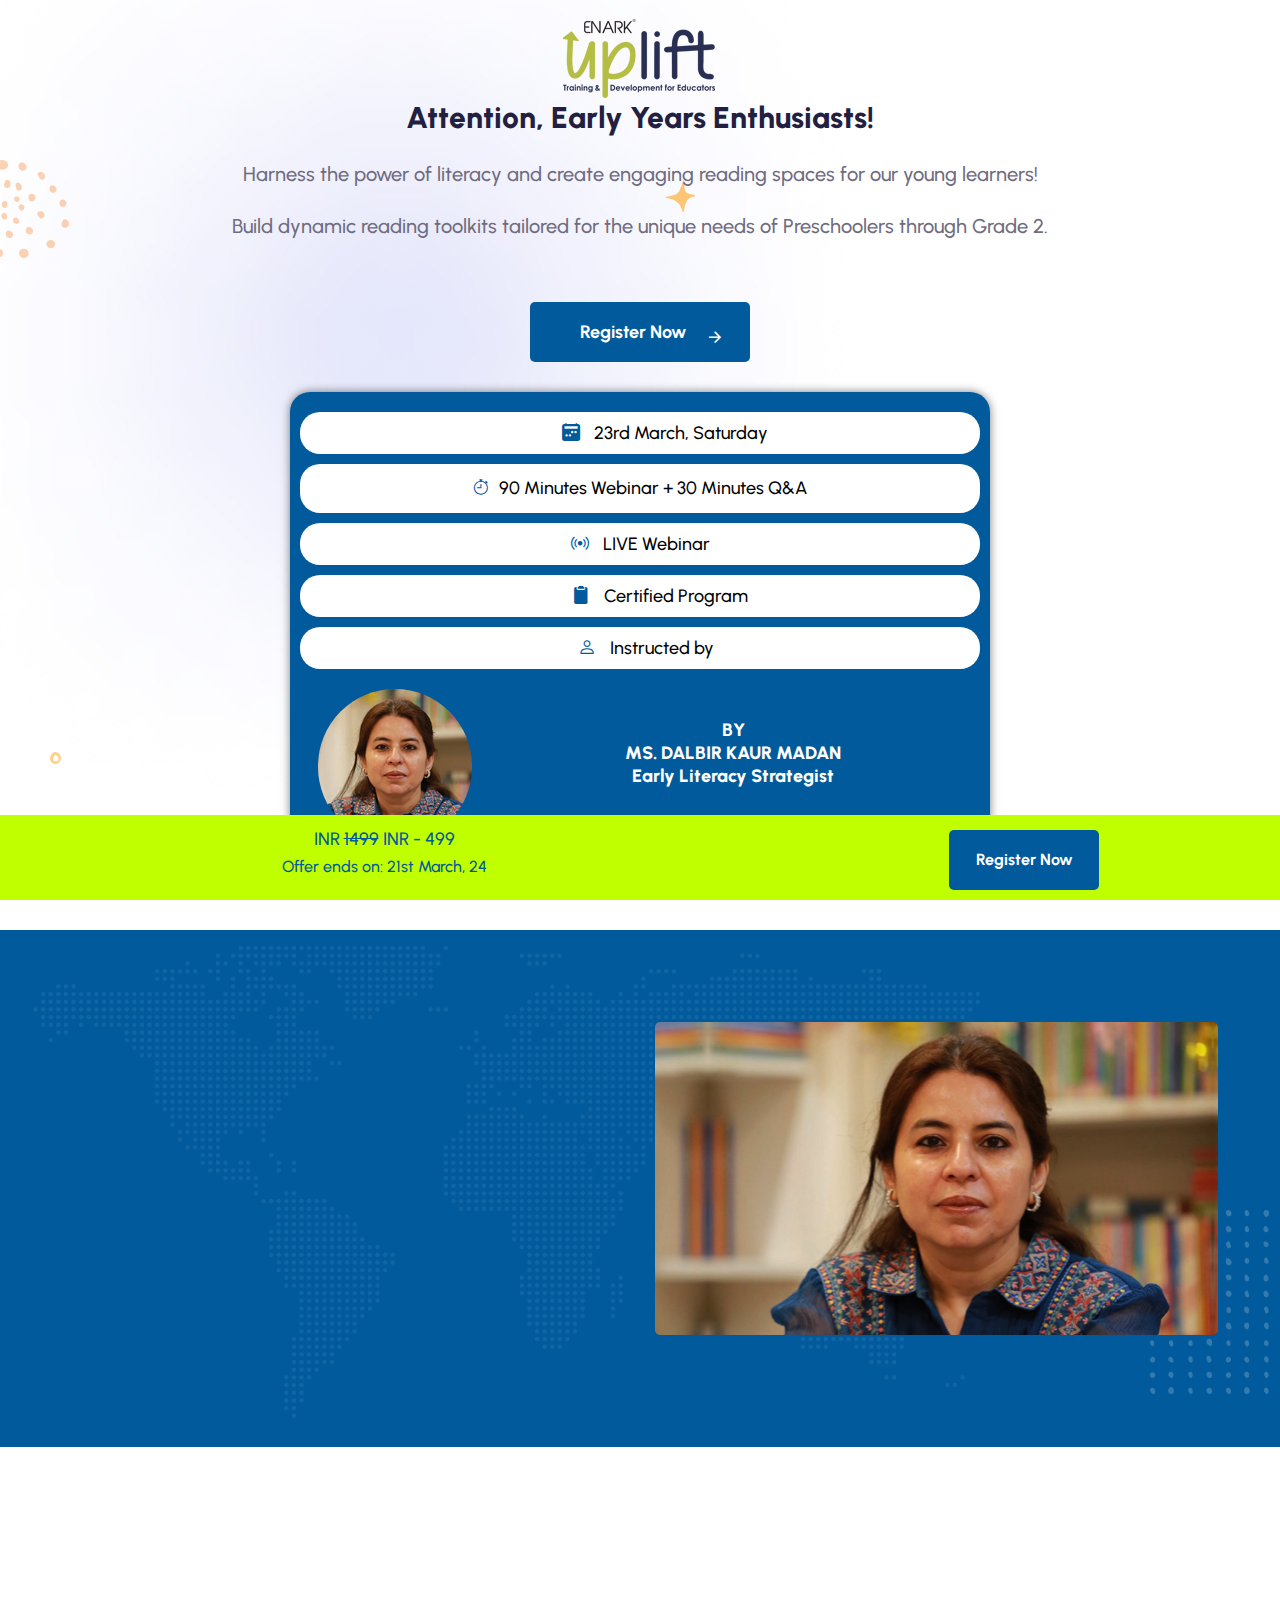
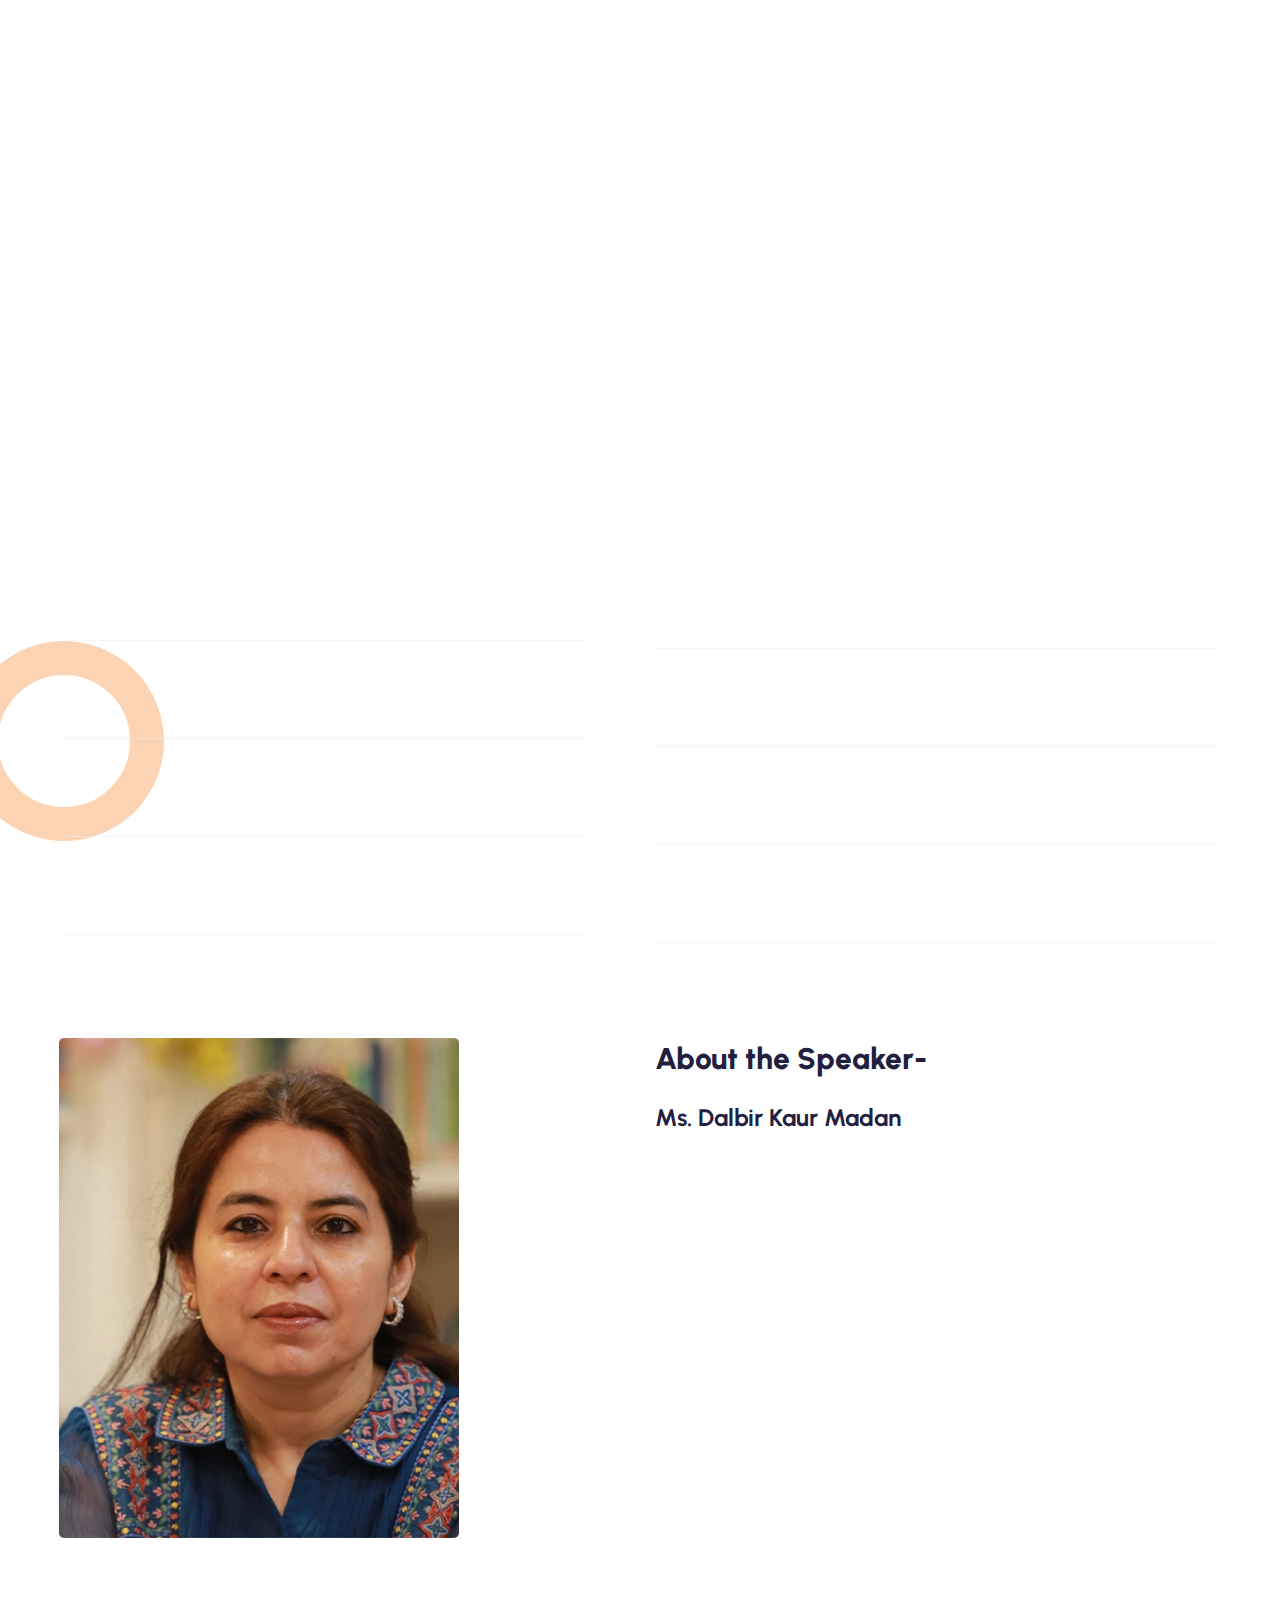
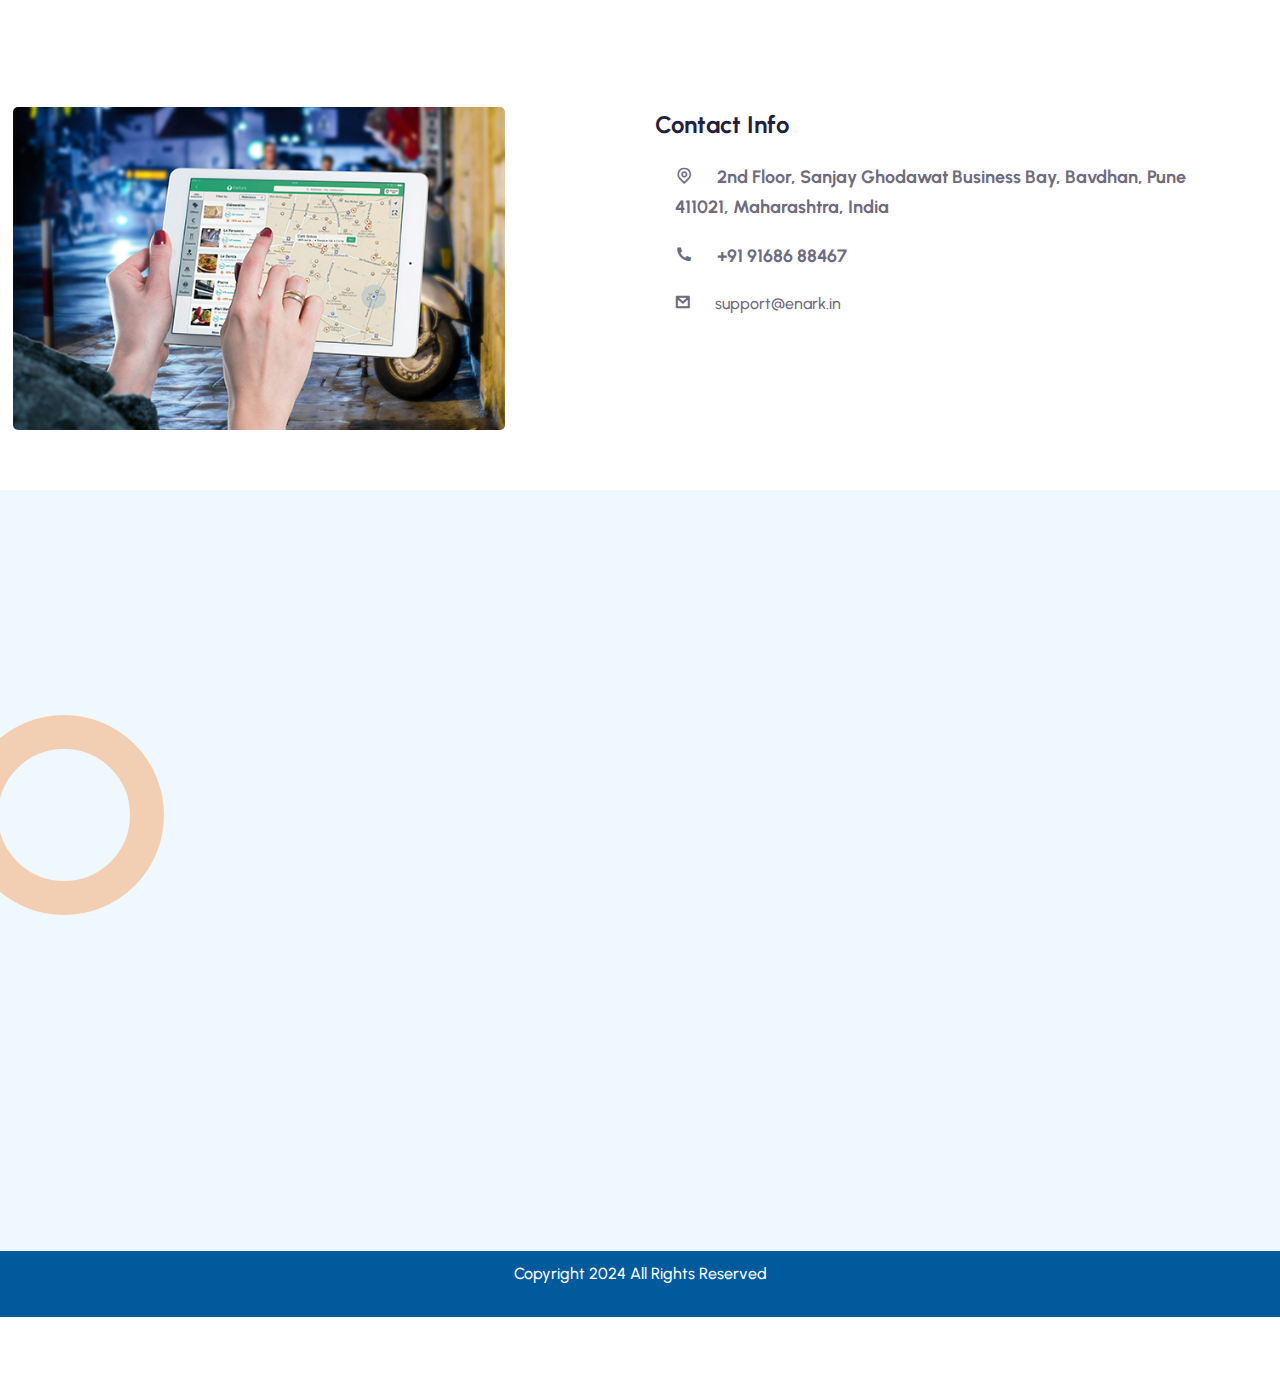
==== commit c0c2b1ae: "add" ====
--- a/index.html
+++ b/index.html
@@ -2,15 +2,15 @@
 <html class="no-js" lang="en">
 
 <head>
-<script>
-      window.onload = function () {
-        var d = new Date().getTime();
-        document.getElementById("tid").value = d;
-      };
+    <script>
+        window.onload = function () {
+            var d = new Date().getTime();
+            document.getElementById("tid").value = d;
+        };
     </script>
     <meta charset="utf-8">
     <meta http-equiv="x-ua-compatible" content="ie=edge">
-    <title>Enark Uplift</title>
+    <title>Enark Uplift - Webinar</title>
     <meta name="robots" content="noindex, follow">
     <meta name="description" content>
     <meta name="viewport" content="width=device-width, initial-scale=1, shrink-to-fit=no">
@@ -47,7 +47,7 @@
         !function (f, b, e, v, n, t, s) {
             if (f.fbq) return; n = f.fbq = function () {
                 n.callMethod ?
-                n.callMethod.apply(n, arguments) : n.queue.push(arguments)
+                    n.callMethod.apply(n, arguments) : n.queue.push(arguments)
             };
             if (!f._fbq) f._fbq = n; n.push = n; n.loaded = !0; n.version = '2.0';
             n.queue = []; t = b.createElement(e); t.async = !0;
@@ -61,14 +61,14 @@
     <noscript><img height="1" width="1" style="display:none"
             src="https://www.facebook.com/tr?id=1331061287784218&ev=PageView&noscript=1" /></noscript>
 
-            <!-- Microsoft Clarity -->
-            <script type="text/javascript">
-                (function(c,l,a,r,i,t,y){
-                    c[a]=c[a]||function(){(c[a].q=c[a].q||[]).push(arguments)};
-                    t=l.createElement(r);t.async=1;t.src="https://www.clarity.ms/tag/"+i;
-                    y=l.getElementsByTagName(r)[0];y.parentNode.insertBefore(t,y);
-                })(window, document, "clarity", "script", "ldcoxcq5fe");
-            </script>
+    <!-- Microsoft Clarity -->
+    <script type="text/javascript">
+        (function (c, l, a, r, i, t, y) {
+            c[a] = c[a] || function () { (c[a].q = c[a].q || []).push(arguments) };
+            t = l.createElement(r); t.async = 1; t.src = "https://www.clarity.ms/tag/" + i;
+            y = l.getElementsByTagName(r)[0]; y.parentNode.insertBefore(t, y);
+        })(window, document, "clarity", "script", "ldcoxcq5fe");
+    </script>
 </head>
 <style>
     @media (max-width: 768px) {
@@ -168,10 +168,13 @@
             margin-bottom: 100px;
         }
     }
+
     @media (max-width: 600px) {
         #webinarText {
-            font-size: 14px; /* Adjust the font size as needed */
-            width: calc(100% - 30px); /* Adjust as needed based on the size of the icon and margin */
+            font-size: 14px;
+            /* Adjust the font size as needed */
+            width: calc(100% - 30px);
+            /* Adjust as needed based on the size of the icon and margin */
             white-space: normal;
             overflow: hidden;
             text-overflow: ellipsis;
@@ -250,7 +253,7 @@
                                     <img class="logo-light" src="assets/images/logo/logo-3.png" alt="Site Logo">
                                     <h1 class="title" style="font-size: 30px;" data-sal-delay="150" data-sal="slide-up"
                                         data-sal-duration="800">
-                                        Attention, Early Years Enthusiasts! 
+                                        Attention, Early Years Enthusiasts!
                                     </h1>
                                     <p class="description" data-sal-delay="250" data-sal="slide-up"
                                         data-sal-duration="800" style="margin-bottom: 20px;">
@@ -264,11 +267,13 @@
                                     </p>
                                     <div class="center-button" style="display: flex; justify-content: center;">
                                         <a style="color: white">
-                                            <button id="openFormBtn" class="read-more-btn bounce-slide"
-                                                data-sal-delay="350" data-sal="slide-up" data-sal-duration="800"
+                                            <button id="openFormBtn" onclick="trackButtonClick()"
+                                                class="read-more-btn bounce-slide" data-sal-delay="350"
+                                                data-sal="slide-up" data-sal-duration="800"
                                                 style="background-color: #005A9C; color: white; width: 220px; height: 60px; font-size: 18px; padding-left: 30px; display: flex; align-items: center; justify-content: center; border-radius: 5px; border: none; cursor: pointer;">
                                                 <div class="card-info" style="display: flex; align-items: center;">
-                                                    <div class="name" style=" margin-right: 10px; font-weight: bold;">Register
+                                                    <div class="name" style=" margin-right: 10px; font-weight: bold;">
+                                                        Register
                                                         <span>Now</span>
                                                     </div>
                                                     <div class="rating-wrapper d-flex" style="margin-left: 10px;">
@@ -288,12 +293,15 @@
                                         <div
                                             style="width: 100%; height: 42px; margin-right: 10px; text-align: center; font-size: 18px; margin-top: 10px;  color: black;  border-radius: 20px; line-height: 42px; background-color:#ffff;">
                                             <i class="bi bi-calendar2-week-fill"
-                                                style="margin-left: 50px; margin-right: 10px; color: #005A9C;"></i> 22nd
-                                            March, Friday
-                                        </div>
-                                        <div style="width: 100%; display: flex; align-items: center; justify-content: center; margin-top: 10px; background-color:#ffff; border-radius: 20px; padding: 10px; overflow: hidden;">
-                                            <i class="bi bi-stopwatch" style="margin-right: 10px; color: #005A9C; flex-shrink: 0;"></i>
-                                            <span id="webinarText" style="font-size: 18px; color: black;">90 Minutes Webinar + 30 Minutes Q&A</span>
+                                                style="margin-left: 50px; margin-right: 10px; color: #005A9C;"></i> 23rd 
+                                            March, Saturday
+                                        </div>
+                                        <div
+                                            style="width: 100%; display: flex; align-items: center; justify-content: center; margin-top: 10px; background-color:#ffff; border-radius: 20px; padding: 10px; overflow: hidden;">
+                                            <i class="bi bi-stopwatch"
+                                                style="margin-right: 10px; color: #005A9C; flex-shrink: 0;"></i>
+                                            <span id="webinarText" style="font-size: 18px; color: black;">90 Minutes
+                                                Webinar + 30 Minutes Q&A</span>
                                         </div>
 
                                         <div
@@ -399,9 +407,9 @@
                                 Unlock the Gateway to learning with captivating reading toolkits! <br />
                                 Register Now to empower young minds through the joy of literacy.
                             </p>
-                            <a id="registerButton" style="color: white">
-                                <button class="read-more-btn" data-sal-delay="350" data-sal="slide-up"
-                                    data-sal-duration="800"
+                            <a style="color: white">
+                                <button id="registerButton" onclick="trackButtonClick()" class="read-more-btn"
+                                    data-sal-delay="350" data-sal="slide-up" data-sal-duration="800"
                                     style="background-color: white; color:  #005A9C; width: 220px; height: 60px; padding-left: 30px; display: flex; align-items: center; border-radius: 5px; border: none; cursor: pointer;">
                                     <div class="card-info" style="display: flex; align-items: center;">
                                         <div class="inner"
@@ -523,7 +531,7 @@
                                 <div class="edu-feature-list color-variation-2 mb--10" data-sal-delay="150"
                                     data-sal="slide-up" data-sal-duration="800">
                                     <div class="icon">
-                                        <img src="assets/images/icons/book.png" alt="Icons Images" >
+                                        <img src="assets/images/icons/book.png" alt="Icons Images">
                                     </div>
                                     <div class="content">
                                         <p class="description" style="margin-top: 6px;">
@@ -536,7 +544,7 @@
                                 <div class="edu-feature-list color-variation-2 mb--6" data-sal-delay="150"
                                     data-sal="slide-up" data-sal-duration="800">
                                     <div class="icon">
-                                        <img src="assets/images/icons/reward.png" alt="Icons Images" >
+                                        <img src="assets/images/icons/reward.png" alt="Icons Images">
                                     </div>
                                     <div class="content">
                                         <p class="description" style="margin-top: 6px;">
@@ -583,8 +591,8 @@
                 </div>
                 <div class="read-more-btn" style="display: flex; justify-content: center;">
                     <a style="color: white; text-decoration: none;">
-                        <button id="openFormBtn1" class="read-more-btn" data-sal-delay="350" data-sal="slide-up"
-                            data-sal-duration="800"
+                        <button id="openFormBtn1" onclick="trackButtonClick()" class="read-more-btn"
+                            data-sal-delay="350" data-sal="slide-up" data-sal-duration="800"
                             style="background-color: #005A9C; color: white; width: 200px; height: 60px; font-size: 18px; padding-left: 30px; display: flex; align-items: center; border-radius: 5px; border: none; cursor: pointer;">
                             <div class="inner" style="display: flex; align-items: center;">
                                 <div class="name" style="font-weight: bold; margin-top: 10px;">
@@ -721,53 +729,53 @@
         </div>
 
         <div class="home-three-about edu-about-area about-style-4 bg-color-white edu-section-gapBottom  mb--50"
-        style="margin-top: -150px; ">
-        <div class="container eduvibe-animated-shape" style="margin-top: 70px;">
-            <div class="row g-lg-5 g-md-5 g-sm-5">
-                <div class="col-lg-12 col-xl-6">
-                    <div class="gallery-wrapper" style="display: flex; justify-content: center;">
-                        <img class="image-1" src="assets/images/about/about-08/four.jpg" alt="About Images">
-                    </div>
-                </div>
-
-                <div class="col-lg-12 col-xl-6 mb--50">
-                    <div class="edu-footer-widget">
-                        <h3 class="widget-title" style="font-size: 30px;">About the Speaker-</h3>
-                        <h5 class="widget-title" style="font-size: 24px;">Ms. Dalbir Kaur Madan</h5>
-                        <div class="inner">
-                            <div class="widget-information">
-                                <p class="description mt--20 mb--10 text-start" data-sal-delay="150"
-                                    data-sal="slide-up" data-sal-duration="800"
-                                    style="color: #6F6B80; font-size: 20px;">
-                                    Is a lifelong learner, supplementing her masters in education and undergraduate
-                                    degree in political science, with regular courses in reading, brain development
-                                    and teaching methodologies.
-                                </p>
-                                <p class="description text-start mb--50" data-sal-delay="150" data-sal="slide-up"
-                                    data-sal-duration="800" style="color: #6F6B80; font-size: 20px;">
-                                    In 2011, she created the first state-of-the-art One Up library, Bookstore and
-                                    Experience Center in Amritsar. Dalbir believes that 21st century children need
-                                    spaces beyond schools that specifically centre around critical reading and
-                                    thinking, and promote curiosity, collaboration, conversations, and
-                                    community-building. To nourish more children with these opportunities, she is
-                                    inaugurating the second One Up library, book studio and learning lab in New
-                                    Delhi in August 2017.
-                                </p>
-                            </div>
-                        </div>
-                    </div>
-                </div>
-            </div>
-            <div class="shape-dot-wrapper shape-wrapper d-xl-block d-none">
-                <div class="shape-image shape-image-1">
-                    <img src="assets/images/shapes/shape-03-08.png" alt="Shape Thumb">
-                </div>
-                <div class="shape-image shape-image-2">
-                    <img src="assets/images/shapes/shape-27.png" alt="Shape Thumb">
+            style="margin-top: -150px; ">
+            <div class="container eduvibe-animated-shape" style="margin-top: 70px;">
+                <div class="row g-lg-5 g-md-5 g-sm-5">
+                    <div class="col-lg-12 col-xl-6">
+                        <div class="gallery-wrapper" style="display: flex; justify-content: center;">
+                            <img class="image-1" src="assets/images/about/about-08/four.jpg" alt="About Images">
+                        </div>
+                    </div>
+
+                    <div class="col-lg-12 col-xl-6 mb--50">
+                        <div class="edu-footer-widget">
+                            <h3 class="widget-title" style="font-size: 30px;">About the Speaker-</h3>
+                            <h5 class="widget-title" style="font-size: 24px;">Ms. Dalbir Kaur Madan</h5>
+                            <div class="inner">
+                                <div class="widget-information">
+                                    <p class="description mt--20 mb--10 text-start" data-sal-delay="150"
+                                        data-sal="slide-up" data-sal-duration="800"
+                                        style="color: #6F6B80; font-size: 20px;">
+                                        Is a lifelong learner, supplementing her masters in education and undergraduate
+                                        degree in political science, with regular courses in reading, brain development
+                                        and teaching methodologies.
+                                    </p>
+                                    <p class="description text-start mb--50" data-sal-delay="150" data-sal="slide-up"
+                                        data-sal-duration="800" style="color: #6F6B80; font-size: 20px;">
+                                        In 2011, she created the first state-of-the-art One Up library, Bookstore and
+                                        Experience Center in Amritsar. Dalbir believes that 21st century children need
+                                        spaces beyond schools that specifically centre around critical reading and
+                                        thinking, and promote curiosity, collaboration, conversations, and
+                                        community-building. To nourish more children with these opportunities, she is
+                                        inaugurating the second One Up library, book studio and learning lab in New
+                                        Delhi in August 2017.
+                                    </p>
+                                </div>
+                            </div>
+                        </div>
+                    </div>
+                </div>
+                <div class="shape-dot-wrapper shape-wrapper d-xl-block d-none">
+                    <div class="shape-image shape-image-1">
+                        <img src="assets/images/shapes/shape-03-08.png" alt="Shape Thumb">
+                    </div>
+                    <div class="shape-image shape-image-2">
+                        <img src="assets/images/shapes/shape-27.png" alt="Shape Thumb">
+                    </div>
                 </div>
             </div>
         </div>
-    </div>
 
 
         <div class="home-three-about edu-about-area about-style-4 bg-color-white edu-section-gapBottom"
@@ -825,240 +833,240 @@
         </div>
 
 
-           <!-- Start Accordion Area -->
-           <div class="edu-accordion-area eduvibe-home-three-accordion accordion-shape-1 edu-section-gap "
-           style="margin-top: -70px; margin-bottom: 100px; background-color: 	#F0F8FF;">
-           <div class="container eduvibe-animated-shape">
-               <div class="row g-5" style="margin-top: -100px;">
-                   <div class="col-lg-6 gallery-wrapper">
-                       <div class="row">
-                           <div class="col-lg-12">
-                               <div class="accordion-style-1">
-                                   <div class="section-title text-start mb--40" data-sal-delay="150"
-                                       data-sal="slide-up" data-sal-duration="800">
-                                       <h3 class="title" style="font-size: 30px; margin-top: 20px;">FAQ's</h3>
-                                   </div>
-
-                                   <div class="edu-accordion edu-accordion-01" id="accordionExample1"
-                                       data-sal-delay="150" data-sal="slide-up" data-sal-duration="800">
-                                       <div class="edu-accordion-item">
-                                           <div class="edu-accordion-header" id="headingOne">
-                                               <button class="edu-accordion-button" type="button"
-                                                   data-bs-toggle="collapse" data-bs-target="#collapseOne"
-                                                   aria-expanded="true" aria-controls="collapseOne"
-                                                   style="padding-right: 20px;">
-                                                   1. Who can register for these courses?
-                                               </button>
-                                           </div>
-                                           <div id="collapseOne" class="accordion-collapse collapse show"
-                                               aria-labelledby="headingOne" data-bs-parent="#accordionExample1">
-                                               <div class="edu-accordion-body">
-                                                   Early Childhood & primary school Educators, Caregivers and parents
-                                                   who are
-                                                   keen to level up their skills and are eager learners can attend
-                                                   these
-                                                   courses.
-                                               </div>
-                                           </div>
-                                       </div>
-
-                                       <div class="edu-accordion-item">
-                                           <div class="edu-accordion-header" id="headingTwo">
-                                               <button class="edu-accordion-button collapsed" type="button"
-                                                   data-bs-toggle="collapse" data-bs-target="#collapseTwo"
-                                                   aria-expanded="false" aria-controls="collapseTwo"
-                                                   style="padding-right: 20px;">
-                                                   2. How can I access the webinar, and is there a cost associated with
-                                                   it?
-                                               </button>
-                                           </div>
-                                           <div id="collapseTwo" class="accordion-collapse collapse"
-                                               aria-labelledby="headingTwo" data-bs-parent="#accordionExample1">
-                                               <div class="edu-accordion-body">
-                                                   The webinar will be accessible online through our website and it
-                                                   will be a
-                                                   LIVE webinar on zoom. You can register for the webinar on our
-                                                   website or by
-                                                   reaching out to us, and there may be a nominal fee associated with
-                                                   registration. It is also necessary to register/ signup yourselves on
-                                                   zoom before the webinar, so that you do not face any issues to join
-                                                   the webinar.
-                                               </div>
-                                           </div>
-                                       </div>
-
-                                       <div class="edu-accordion-item">
-                                           <div class="edu-accordion-header" id="headingThree">
-                                               <button class="edu-accordion-button collapsed" type="button"
-                                                   data-bs-toggle="collapse" data-bs-target="#collapseThree"
-                                                   aria-expanded="false" aria-controls="collapseThree"
-                                                   style="padding-right: 20px;">
-                                                   3. I am new to teaching and literacy instruction, will this webinar
-                                                   be
-                                                   suitable for me?
-                                               </button>
-                                           </div>
-                                           <div id="collapseThree" class="accordion-collapse collapse"
-                                               aria-labelledby="headingThree" data-bs-parent="#accordionExample1">
-                                               <div class="edu-accordion-body">
-                                                   Yes! This webinar is designed to cater to educators at all levels
-                                                   of
-                                                   experience, including those who may be new to teaching or literacy
-                                                   instruction.
-                                               </div>
-                                           </div>
-                                       </div>
-
-                                       <div class="edu-accordion-item">
-                                           <div class="edu-accordion-header" id="headingFour">
-                                               <button class="edu-accordion-button collapsed" type="button"
-                                                   data-bs-toggle="collapse" data-bs-target="#collapseFour"
-                                                   aria-expanded="false" aria-controls="collapseFour"
-                                                   style="padding-right: 20px;">
-                                                   4. I'm a parent interested in supporting my child's literacy
-                                                   development at
-                                                   home. Is this webinar relevant to me?
-                                               </button>
-                                           </div>
-                                           <div id="collapseFour" class="accordion-collapse collapse"
-                                               aria-labelledby="headingFour" data-bs-parent="#accordionExample1">
-                                               <div class="edu-accordion-body">
-                                                   Absolutely! Parents play a crucial role in fostering literacy
-                                                   skills in
-                                                   their children, and this webinar will provide valuable insights and
-                                                   practical tips that you can apply at home.
-                                               </div>
-                                           </div>
-                                       </div>
-                                   </div>
-                               </div>
-                           </div>
-                       </div>
-                   </div>
-
-                   <div class="col-lg-6" style="margin-top: 130px;">
-                       <div class="accordion-style-1">
-                           <div class="edu-accordion edu-accordion-01" id="accordionExample1" data-sal-delay="150"
-                               data-sal="slide-up" data-sal-duration="800">
-                               <div class="edu-accordion-item">
-                                   <div class="edu-accordion-header" id="headingFive">
-                                       <button class="edu-accordion-button collapsed" type="button"
-                                           data-bs-toggle="collapse" data-bs-target="#collapseFive"
-                                           aria-expanded="false" aria-controls="collapseFive">
-                                           5. Will I receive a certificate after attending the webinar?
-                                       </button>
-                                   </div>
-                                   <div id="collapseFive" class="accordion-collapse collapse"
-                                       aria-labelledby="headingFive" data-bs-parent="#accordionExample1">
-                                       <div class="edu-accordion-body">
-                                           Yes, participants who attend the webinar will receive a certificate of
-                                           completion.
-                                       </div>
-                                   </div>
-                               </div>
-
-                               <div class="edu-accordion-item">
-                                   <div class="edu-accordion-header" id="headingSix">
-                                       <button class="edu-accordion-button collapsed" type="button"
-                                           data-bs-toggle="collapse" data-bs-target="#collapseSix"
-                                           aria-expanded="false" aria-controls="collapseSix"
-                                           style="padding-right: 20px;">
-                                           6. If I have a question that wasn't addressed in the webinar. Is there an
-                                           opportunity to ask the presenter follow-up questions?
-                                       </button>
-                                   </div>
-                                   <div id="collapseSix" class="accordion-collapse collapse"
-                                       aria-labelledby="headingSix" data-bs-parent="#accordionExample1">
-                                       <div class="edu-accordion-body">
-                                           Yes, there will be a 30 minutes Q&A session at the end of the webinar where
-                                           you can ask
-                                           the presenter any additional questions you may have. You can also reach out
-                                           to us <a href="tel: +91 91686 88467">
-                                               +91
-                                               91686 88467
-                                           </a> after the webinar if you have further inquiries or need additional
-                                           support.
-                                       </div>
-                                   </div>
-                               </div>
-
-                               <div class="edu-accordion-item">
-                                   <div class="edu-accordion-header" id="headingSeven">
-                                       <button class="edu-accordion-button collapsed" type="button"
-                                           data-bs-toggle="collapse" data-bs-target="#collapseSeven"
-                                           aria-expanded="false" aria-controls="collapseSeven">
-                                           7. How to make the payments for the courses?
-                                       </button>
-                                   </div>
-                                   <div id="collapseSeven" class="accordion-collapse collapse"
-                                       aria-labelledby="headingSeven" data-bs-parent="#accordionExample1">
-                                       <div class="edu-accordion-body">
-                                           You can make the payment using UPI, Debit cards or Credit cards. Once
-                                           after selecting the course you wish to purchase, the website will
-                                           automatically redirect you towards the payment page.
-                                       </div>
-                                   </div>
-                               </div>
-
-                               <div class="edu-accordion-item">
-                                   <div class="edu-accordion-header" id="headingEight">
-                                       <button class="edu-accordion-button collapsed" type="button"
-                                           data-bs-toggle="collapse" data-bs-target="#collapseEight"
-                                           aria-expanded="false" aria-controls="collapseEight"
-                                           style="padding-right: 20px;">
-                                           8. Are there any specific technology requirements for online courses?
-                                       </button>
-                                   </div>
-                                   <div id="collapseEight" class="accordion-collapse collapse"
-                                       aria-labelledby="headingEight" data-bs-parent="#accordionExample1">
-                                       <div class="edu-accordion-body">
-                                           One needs to make sure they have a mobile, tablet, laptop, or a computer
-                                           with a stable internet connection in order to access the webinar. It is also
-                                           necessary to register/ signup yourselves on zoom before the webinar, so that
-                                           you do not face any issues to join the webinar.
-                                       </div>
-                                   </div>
-                               </div>
-
-                               <div class="edu-accordion-item">
-                                   <div class="edu-accordion-header" id="headingNine">
-                                       <button class="edu-accordion-button collapsed" type="button"
-                                           data-bs-toggle="collapse" data-bs-target="#collapseNine"
-                                           aria-expanded="false" aria-controls="collapseNine">
-                                           9. If I miss the webinar, will I get the recording of it later for my
-                                           reference?
-                                       </button>
-                                   </div>
-                                   <div id="collapseNine" class="accordion-collapse collapse"
-                                       aria-labelledby="headingNine" data-bs-parent="#accordionExample1">
-                                       <div class="edu-accordion-body">
-                                           Unfortunately, we do not provide recordings of the webinar after the live
-                                           session as a policy. We highly encourage participants to attend
-                                           the live session to fully benefit from the interactive experience and to
-                                           ensure the security and integrity of the webinar content. If you are unable
-                                           to attend the live session, we recommend keeping an eye out for future
-                                           webinar offerings
-                                       </div>
-                                   </div>
-                               </div>
-                           </div>
-                       </div>
-                   </div>
-               </div>
-               <div class="shape-dot-wrapper shape-wrapper d-xl-block d-none">
-                   <div class="shape shape-1">
-                       <span class="shape-dot"></span>
-                   </div>
-                   <div class="shape-image shape-image-2">
-                       <img src="assets/images/shapes/shape-11-04.png" alt="Shape Thumb">
-                   </div>
-                   <div class="shape-image shape-image-3">
-                       <img src="assets/images/shapes/shape-25-01.png" alt="Shape Thumb">
-                   </div>
-               </div>
-           </div>
-       </div>
-       <!-- End Accordion Area -->
+        <!-- Start Accordion Area -->
+        <div class="edu-accordion-area eduvibe-home-three-accordion accordion-shape-1 edu-section-gap "
+            style="margin-top: -70px; margin-bottom: 100px; background-color: 	#F0F8FF;">
+            <div class="container eduvibe-animated-shape">
+                <div class="row g-5" style="margin-top: -100px;">
+                    <div class="col-lg-6 gallery-wrapper">
+                        <div class="row">
+                            <div class="col-lg-12">
+                                <div class="accordion-style-1">
+                                    <div class="section-title text-start mb--40" data-sal-delay="150"
+                                        data-sal="slide-up" data-sal-duration="800">
+                                        <h3 class="title" style="font-size: 30px; margin-top: 20px;">FAQ's</h3>
+                                    </div>
+
+                                    <div class="edu-accordion edu-accordion-01" id="accordionExample1"
+                                        data-sal-delay="150" data-sal="slide-up" data-sal-duration="800">
+                                        <div class="edu-accordion-item">
+                                            <div class="edu-accordion-header" id="headingOne">
+                                                <button class="edu-accordion-button" type="button"
+                                                    data-bs-toggle="collapse" data-bs-target="#collapseOne"
+                                                    aria-expanded="true" aria-controls="collapseOne"
+                                                    style="padding-right: 20px;">
+                                                    1. Who can register for these courses?
+                                                </button>
+                                            </div>
+                                            <div id="collapseOne" class="accordion-collapse collapse show"
+                                                aria-labelledby="headingOne" data-bs-parent="#accordionExample1">
+                                                <div class="edu-accordion-body">
+                                                    Early Childhood & primary school Educators, Caregivers and parents
+                                                    who are
+                                                    keen to level up their skills and are eager learners can attend
+                                                    these
+                                                    courses.
+                                                </div>
+                                            </div>
+                                        </div>
+
+                                        <div class="edu-accordion-item">
+                                            <div class="edu-accordion-header" id="headingTwo">
+                                                <button class="edu-accordion-button collapsed" type="button"
+                                                    data-bs-toggle="collapse" data-bs-target="#collapseTwo"
+                                                    aria-expanded="false" aria-controls="collapseTwo"
+                                                    style="padding-right: 20px;">
+                                                    2. How can I access the webinar, and is there a cost associated with
+                                                    it?
+                                                </button>
+                                            </div>
+                                            <div id="collapseTwo" class="accordion-collapse collapse"
+                                                aria-labelledby="headingTwo" data-bs-parent="#accordionExample1">
+                                                <div class="edu-accordion-body">
+                                                    The webinar will be accessible online through our website and it
+                                                    will be a
+                                                    LIVE webinar on zoom. You can register for the webinar on our
+                                                    website or by
+                                                    reaching out to us, and there may be a nominal fee associated with
+                                                    registration. It is also necessary to register/ signup yourselves on
+                                                    zoom before the webinar, so that you do not face any issues to join
+                                                    the webinar.
+                                                </div>
+                                            </div>
+                                        </div>
+
+                                        <div class="edu-accordion-item">
+                                            <div class="edu-accordion-header" id="headingThree">
+                                                <button class="edu-accordion-button collapsed" type="button"
+                                                    data-bs-toggle="collapse" data-bs-target="#collapseThree"
+                                                    aria-expanded="false" aria-controls="collapseThree"
+                                                    style="padding-right: 20px;">
+                                                    3. I am new to teaching and literacy instruction, will this webinar
+                                                    be
+                                                    suitable for me?
+                                                </button>
+                                            </div>
+                                            <div id="collapseThree" class="accordion-collapse collapse"
+                                                aria-labelledby="headingThree" data-bs-parent="#accordionExample1">
+                                                <div class="edu-accordion-body">
+                                                    Yes! This webinar is designed to cater to educators at all levels
+                                                    of
+                                                    experience, including those who may be new to teaching or literacy
+                                                    instruction.
+                                                </div>
+                                            </div>
+                                        </div>
+
+                                        <div class="edu-accordion-item">
+                                            <div class="edu-accordion-header" id="headingFour">
+                                                <button class="edu-accordion-button collapsed" type="button"
+                                                    data-bs-toggle="collapse" data-bs-target="#collapseFour"
+                                                    aria-expanded="false" aria-controls="collapseFour"
+                                                    style="padding-right: 20px;">
+                                                    4. I'm a parent interested in supporting my child's literacy
+                                                    development at
+                                                    home. Is this webinar relevant to me?
+                                                </button>
+                                            </div>
+                                            <div id="collapseFour" class="accordion-collapse collapse"
+                                                aria-labelledby="headingFour" data-bs-parent="#accordionExample1">
+                                                <div class="edu-accordion-body">
+                                                    Absolutely! Parents play a crucial role in fostering literacy
+                                                    skills in
+                                                    their children, and this webinar will provide valuable insights and
+                                                    practical tips that you can apply at home.
+                                                </div>
+                                            </div>
+                                        </div>
+                                    </div>
+                                </div>
+                            </div>
+                        </div>
+                    </div>
+
+                    <div class="col-lg-6" style="margin-top: 130px;">
+                        <div class="accordion-style-1">
+                            <div class="edu-accordion edu-accordion-01" id="accordionExample1" data-sal-delay="150"
+                                data-sal="slide-up" data-sal-duration="800">
+                                <div class="edu-accordion-item">
+                                    <div class="edu-accordion-header" id="headingFive">
+                                        <button class="edu-accordion-button collapsed" type="button"
+                                            data-bs-toggle="collapse" data-bs-target="#collapseFive"
+                                            aria-expanded="false" aria-controls="collapseFive">
+                                            5. Will I receive a certificate after attending the webinar?
+                                        </button>
+                                    </div>
+                                    <div id="collapseFive" class="accordion-collapse collapse"
+                                        aria-labelledby="headingFive" data-bs-parent="#accordionExample1">
+                                        <div class="edu-accordion-body">
+                                            Yes, participants who attend the webinar will receive a certificate of
+                                            completion.
+                                        </div>
+                                    </div>
+                                </div>
+
+                                <div class="edu-accordion-item">
+                                    <div class="edu-accordion-header" id="headingSix">
+                                        <button class="edu-accordion-button collapsed" type="button"
+                                            data-bs-toggle="collapse" data-bs-target="#collapseSix"
+                                            aria-expanded="false" aria-controls="collapseSix"
+                                            style="padding-right: 20px;">
+                                            6. If I have a question that wasn't addressed in the webinar. Is there an
+                                            opportunity to ask the presenter follow-up questions?
+                                        </button>
+                                    </div>
+                                    <div id="collapseSix" class="accordion-collapse collapse"
+                                        aria-labelledby="headingSix" data-bs-parent="#accordionExample1">
+                                        <div class="edu-accordion-body">
+                                            Yes, there will be a 30 minutes Q&A session at the end of the webinar where
+                                            you can ask
+                                            the presenter any additional questions you may have. You can also reach out
+                                            to us <a href="tel: +91 91686 88467">
+                                                (+91
+                                                91686 88467)
+                                            </a> after the webinar if you have further inquiries or need additional
+                                            support.
+                                        </div>
+                                    </div>
+                                </div>
+
+                                <div class="edu-accordion-item">
+                                    <div class="edu-accordion-header" id="headingSeven">
+                                        <button class="edu-accordion-button collapsed" type="button"
+                                            data-bs-toggle="collapse" data-bs-target="#collapseSeven"
+                                            aria-expanded="false" aria-controls="collapseSeven">
+                                            7. How to make the payments for the courses?
+                                        </button>
+                                    </div>
+                                    <div id="collapseSeven" class="accordion-collapse collapse"
+                                        aria-labelledby="headingSeven" data-bs-parent="#accordionExample1">
+                                        <div class="edu-accordion-body">
+                                            You can make the payment using UPI, Debit cards or Credit cards. Once
+                                            after selecting the course you wish to purchase, the website will
+                                            automatically redirect you towards the payment page.
+                                        </div>
+                                    </div>
+                                </div>
+
+                                <div class="edu-accordion-item">
+                                    <div class="edu-accordion-header" id="headingEight">
+                                        <button class="edu-accordion-button collapsed" type="button"
+                                            data-bs-toggle="collapse" data-bs-target="#collapseEight"
+                                            aria-expanded="false" aria-controls="collapseEight"
+                                            style="padding-right: 20px;">
+                                            8. Are there any specific technology requirements for online courses?
+                                        </button>
+                                    </div>
+                                    <div id="collapseEight" class="accordion-collapse collapse"
+                                        aria-labelledby="headingEight" data-bs-parent="#accordionExample1">
+                                        <div class="edu-accordion-body">
+                                            One needs to make sure they have a mobile, tablet, laptop, or a computer
+                                            with a stable internet connection in order to access the webinar. It is also
+                                            necessary to register/ signup yourselves on zoom before the webinar, so that
+                                            you do not face any issues to join the webinar.
+                                        </div>
+                                    </div>
+                                </div>
+
+                                <div class="edu-accordion-item">
+                                    <div class="edu-accordion-header" id="headingNine">
+                                        <button class="edu-accordion-button collapsed" type="button"
+                                            data-bs-toggle="collapse" data-bs-target="#collapseNine"
+                                            aria-expanded="false" aria-controls="collapseNine">
+                                            9. If I miss the webinar, will I get the recording of it later for my
+                                            reference?
+                                        </button>
+                                    </div>
+                                    <div id="collapseNine" class="accordion-collapse collapse"
+                                        aria-labelledby="headingNine" data-bs-parent="#accordionExample1">
+                                        <div class="edu-accordion-body">
+                                            Unfortunately, we do not provide recordings of the webinar after the live
+                                            session as a policy. We highly encourage participants to attend
+                                            the live session to fully benefit from the interactive experience and to
+                                            ensure the security and integrity of the webinar content. If you are unable
+                                            to attend the live session, we recommend keeping an eye out for future
+                                            webinar offerings
+                                        </div>
+                                    </div>
+                                </div>
+                            </div>
+                        </div>
+                    </div>
+                </div>
+                <div class="shape-dot-wrapper shape-wrapper d-xl-block d-none">
+                    <div class="shape shape-1">
+                        <span class="shape-dot"></span>
+                    </div>
+                    <div class="shape-image shape-image-2">
+                        <img src="assets/images/shapes/shape-11-04.png" alt="Shape Thumb">
+                    </div>
+                    <div class="shape-image shape-image-3">
+                        <img src="assets/images/shapes/shape-25-01.png" alt="Shape Thumb">
+                    </div>
+                </div>
+            </div>
+        </div>
+        <!-- End Accordion Area -->
 
         <!-- Start Footer Area -->
         <footer class="eduvibe-footer-one edu-footer footer-style-default"
@@ -1166,16 +1174,17 @@
                         <del style="color: #005A9C;">1499</del>
                         INR - 499
                     </span>
-                    <p style="color:#005A9C; margin: 0; color: #005A9C; font-size: 16px;">Offer ends on: 21st March, 24</p>
+                    <p style="color:#005A9C; margin: 0; color: #005A9C; font-size: 16px;">Offer ends on: 21st March, 24
+                    </p>
                 </div>
             </div>
 
             <div class="col-lg-3"
                 style="text-align: center; width: 40%; display: flex; justify-content: center; align-items: center;">
                 <div class="inner text-center">
-                    <button class="btn "
+                    <button class="btn " id="openFormBtn2"
                         style="color: white; background-color: #005A9C; width: 150px; height: 60px; font-size: 16px; border-radius: 5px; margin-bottom: 5px; font-weight: bold; margin-top: 10px;"
-                        onclick="openForm()">
+                        onclick="openForm(); trackButtonClick();">
                         Register Now
                     </button>
                 </div>
@@ -1225,20 +1234,20 @@
         </div> -->
         <div id="popupForm" class="popup-form" style="background-color:  #005A9C; display: none; height: 500px;">
             <span onclick="closeForm()" style="color: white; float: right; cursor: pointer;">&times;</span>
-            <form  method="post" name="customerData" action="ccavRequestHandler.php">
-            <input type="hidden" name="tid" id="tid" readonly />
-            <input type="hidden" name="merchant_id" value="2342100" />
-            <input type="hidden" name="order_id" value="123654789" />
-            <input type="hidden" name="billing_address" value="Salisbury Park"/>
-            <input type="hidden" name="billing_city" value="Pune"/>
-            <input type="hidden" name="billing_state" value="MH"/>
-            <input type="hidden" name="billing_zip" value="411009"/>
-            <input type="hidden" name="billing_country" value="India"/>
-            <input type="hidden" name="currency" value="INR" />
-            <input type="hidden" name="language" value="EN" />
-            <input type="hidden" name="redirect_url"  value="https://webinar.enarkuplift.in/success.php" />
-            <input type="hidden" name="cancel_url" value="https://webinar.enarkuplift.in/fail.php"/>
-            <input type="hidden" name="amount" value="499"/>
+            <form method="post" name="customerData" action="ccavRequestHandler.php">
+                <input type="hidden" name="tid" id="tid" readonly />
+                <input type="hidden" name="merchant_id" value="2342100" />
+                <input type="hidden" name="order_id" value="123654789" />
+                <input type="hidden" name="billing_address" value="Salisbury Park" />
+                <input type="hidden" name="billing_city" value="Pune" />
+                <input type="hidden" name="billing_state" value="MH" />
+                <input type="hidden" name="billing_zip" value="411009" />
+                <input type="hidden" name="billing_country" value="India" />
+                <input type="hidden" name="currency" value="INR" />
+                <input type="hidden" name="language" value="EN" />
+                <input type="hidden" name="redirect_url" value="https://webinar.enarkuplift.in/success.php" />
+                <input type="hidden" name="cancel_url" value="https://webinar.enarkuplift.in/fail.php" />
+                <input type="hidden" name="amount" value="499" />
                 <div class="inner text-center" data-sal-delay="150" data-sal="slide-up" data-sal-duration="800">
                     <div class="section-title text-center" data-sal-delay="150" data-sal="slide-up"
                         data-sal-duration="800">
@@ -1250,27 +1259,29 @@
                         style="margin-bottom: 20px;">
                         <div class="input-box text-start"
                             style="position: relative; margin-bottom: 20px; height: 50px; overflow: hidden; border-radius: 10px;">
-                            <input class="large-input-box" type="text"   name="billing_name" placeholder="Enter your name"
+                            <input class="large-input-box" type="text" name="billing_name" placeholder="Enter your name"
                                 style="padding-left: 50px; background-image: url('assets/images/banner/man-02.png'); background-repeat: no-repeat; background-position: 10px center; height: 100%; ">
                         </div>
 
                         <div class="input-box text-start"
                             style="position: relative; margin-bottom: 20px; height: 50px; border-radius: 10px;">
-                            <input class="large-input-box" type="text" name="billing_tel" placeholder="Enter your contact number"
+                            <input class="large-input-box" type="text" name="billing_tel"
+                                placeholder="Enter your contact number"
                                 style="padding-left: 50px; background-image: url('assets/images/banner/contact-04.png'); background-repeat: no-repeat; background-position: 10px center; background-color: white; height: 100%;">
                         </div>
 
                         <div class="input-box text-start"
                             style="position: relative; height: 50px; border-radius: 10px; margin-bottom: 20px;">
-                            <input class="large-input-box" type="email"   name="billing_email" placeholder="Enter your mail address"
+                            <input class="large-input-box" type="email" name="billing_email"
+                                placeholder="Enter your mail address"
                                 style="padding-left: 50px; background-image: url('assets/images/banner/mail\ -\ 03.png'); background-repeat: no-repeat; background-position: 10px center; height: 100%;">
                         </div>
 
                     </div>
                     <div style="text-align: right;">
-                        <button class="edu-btn"
+                        <button class="edu-btn" id="openFormBtn3"
                             style="height: 50px; background-color: white; color:  #005A9C; margin-bottom: 30px; display: flex; align-items: center; justify-content: center; margin-left: auto; margin-left: 80px;"
-                            onclick="submitForm(event)">
+                            onclick="submitForm(event); trackButtonClick();">
                             Enroll Now
                             <i class="icon-arrow-right-line-right"></i>
                         </button>
@@ -1342,6 +1353,36 @@
         // Event listener for the button click
         document.getElementById("openFormBtn").addEventListener("click", openForm);
         document.getElementById("openFormBtn1").addEventListener("click", openForm);
+
+        // google custome event tracking
+        function trackButtonClick() {
+            ga('Button Clicked');
+        }
+
+        //   facebook custom event tracking
+        // button 01
+        document.getElementById('openFormBtn').addEventListener('click', function () {
+            // Send an event to Facebook Pixel
+            fbq('track', 'Button Clicked');
+        });
+
+        // button 02
+        document.getElementById('registerButton').addEventListener('click', function () {
+            // Send an event to Facebook Pixel
+            fbq('track', 'Button Clicked');
+        });
+
+        // button 03
+        document.getElementById('openFormBtn1').addEventListener('click', function () {
+            // Send an event to Facebook Pixel
+            fbq('track', 'Button Clicked');
+        });
+
+        // button 04
+        document.getElementById('openFormBtn2').addEventListener('click', function () {
+            // Send an event to Facebook Pixel
+            fbq('track', 'Button Clicked');
+        });
     </script>
 </body>
 
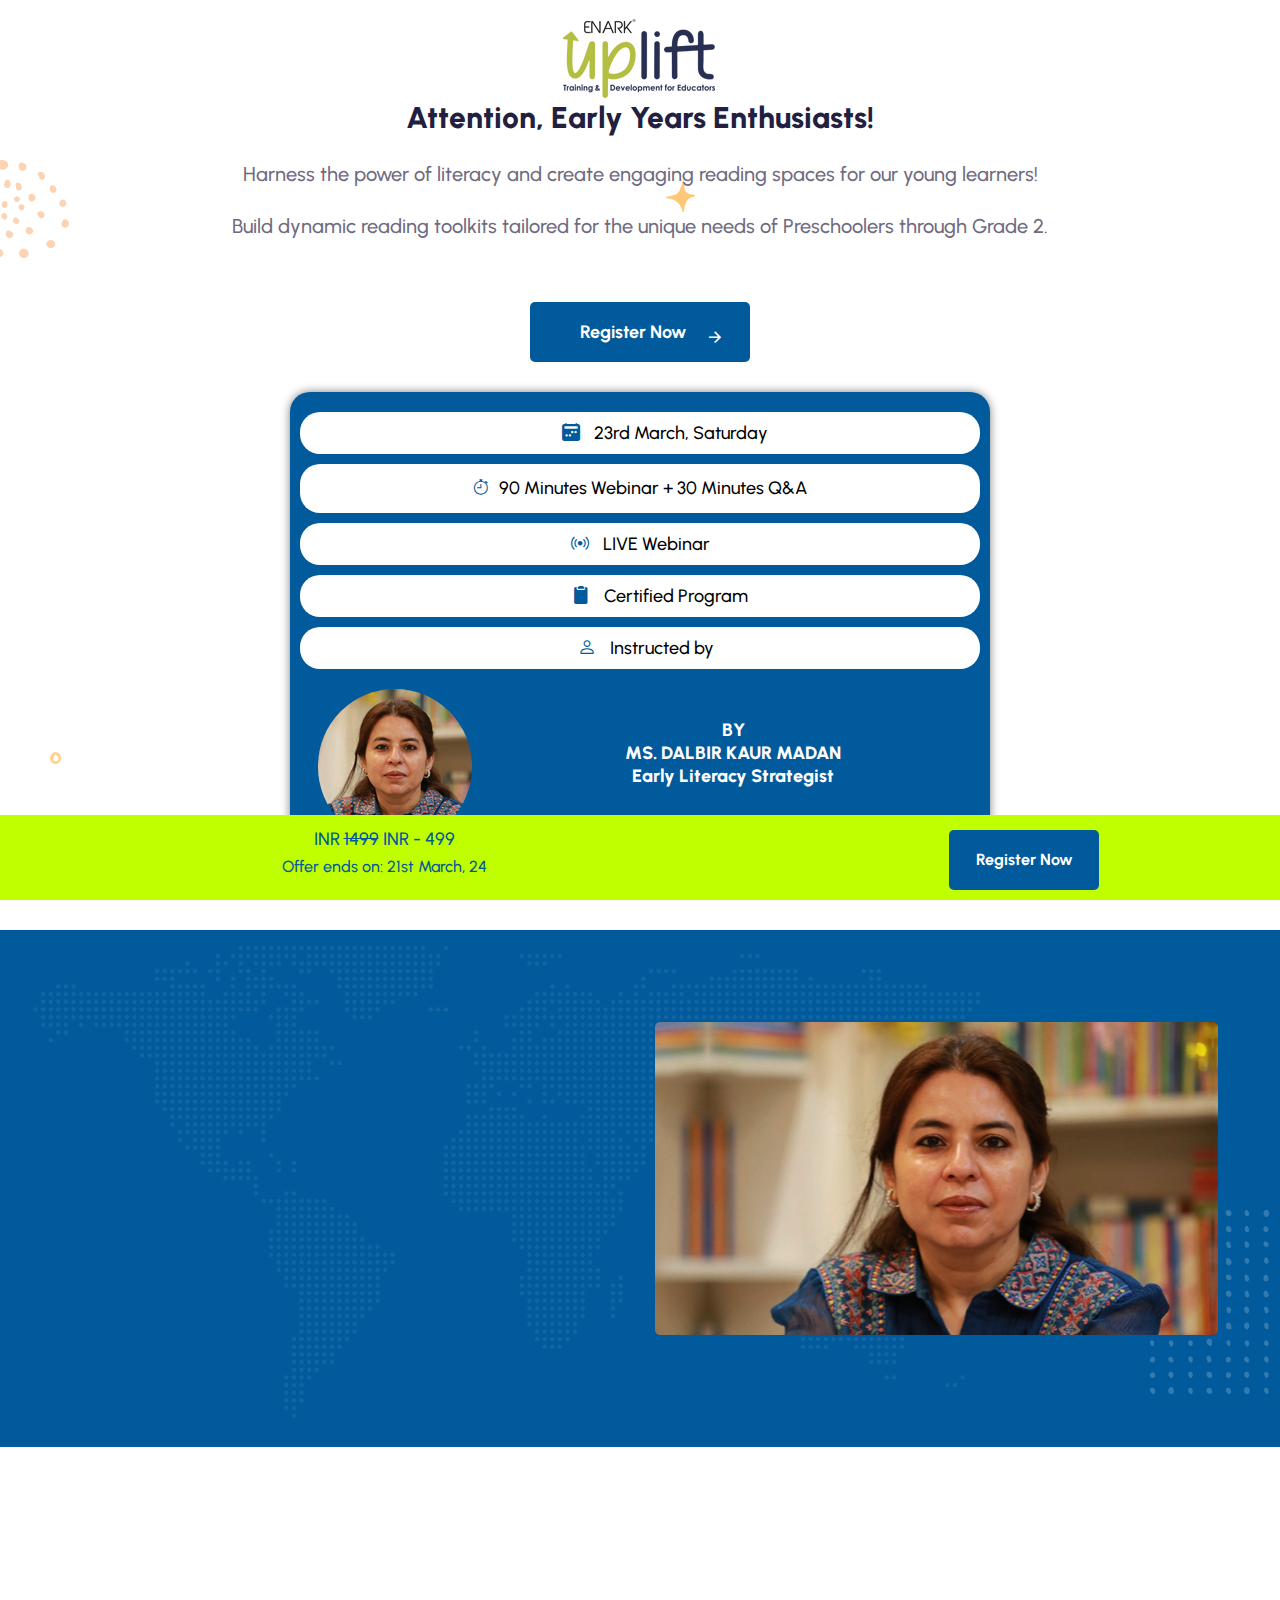
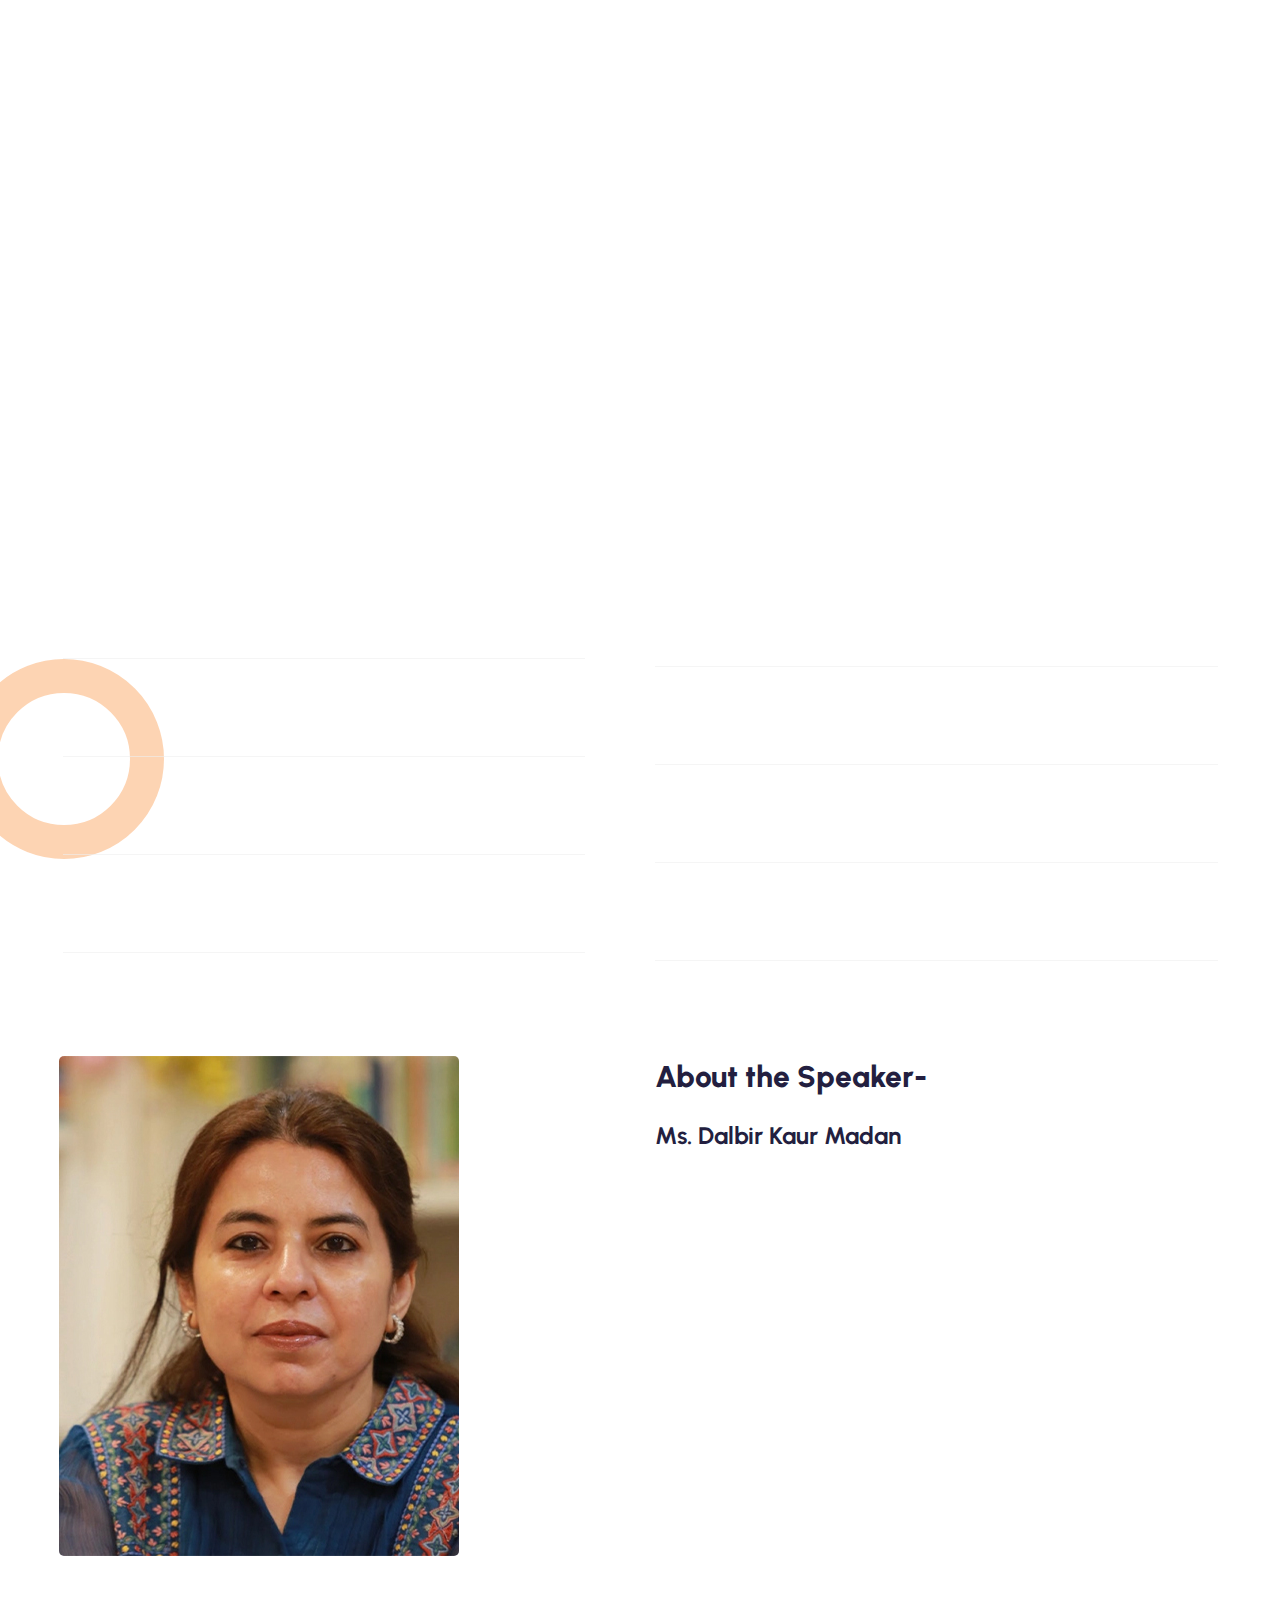
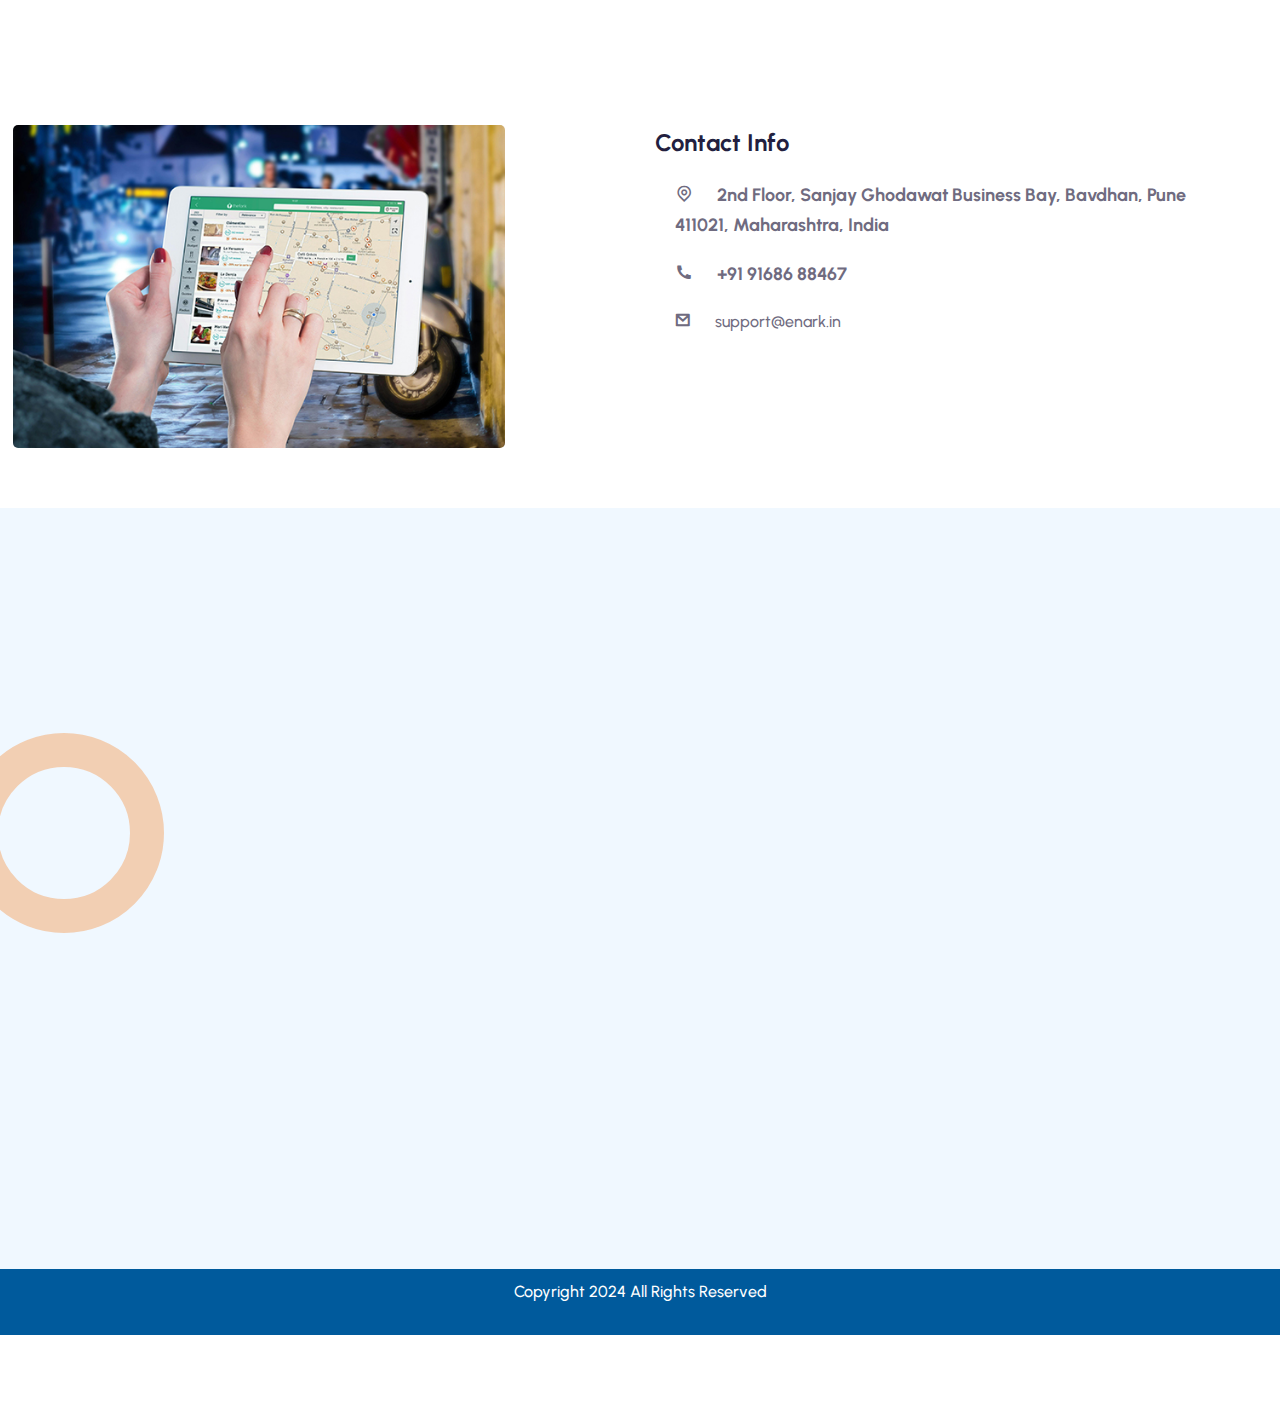
==== commit 7462a620: "add" ====
--- a/index.html
+++ b/index.html
@@ -414,12 +414,12 @@
                                     <div class="card-info" style="display: flex; align-items: center;">
                                         <div class="inner"
                                             style="display: flex; flex-direction: row; align-items: center;">
-                                            <div class="name" style="font-weight: bold; margin-top: 6px;">
+                                            <div class="name" style="font-weight: bold;">
                                                 Register
                                                 <span>Now</span>
                                             </div>
                                             <div class="rating-wrapper d-flex" style="margin-left: 20px;">
-                                                <i class="icon-arrow-right-line-right" style="margin-top: 6px;"></i>
+                                                <i class="icon-arrow-right-line-right"></i>
                                             </div>
                                         </div>
                                     </div>
@@ -522,8 +522,8 @@
                                     </div>
                                     <div class="content">
                                         <p class="description" style="margin-top: 6px;">
-                                            Bring reading fluency into
-                                            your <br /> classroom
+                                            Bring reading toolkits with approprite book title intoyour
+                                            <br> classromm
                                         </p>
                                     </div>
                                 </div>
@@ -535,8 +535,7 @@
                                     </div>
                                     <div class="content">
                                         <p class="description" style="margin-top: 6px;">
-                                            Enhance your literacy
-                                            instructional skills
+                                            Enhace your scholl litracy skills 9foundationl states <br> classroom
                                         </p>
                                     </div>
                                 </div>
@@ -579,7 +578,7 @@
                                         <p class="description mt--40 mb--40 text-center" data-sal-delay="150"
                                             data-sal="slide-up" data-sal-duration="800"
                                             style="color: #6F6B80; font-size: 20px;">
-                                            Get educated from a literacy
+                                            Get educated from an early literacy
                                             strategist with 12+ years
                                             of experience to design your classroom reading program.
                                         </p>
@@ -595,13 +594,13 @@
                             data-sal-delay="350" data-sal="slide-up" data-sal-duration="800"
                             style="background-color: #005A9C; color: white; width: 200px; height: 60px; font-size: 18px; padding-left: 30px; display: flex; align-items: center; border-radius: 5px; border: none; cursor: pointer;">
                             <div class="inner" style="display: flex; align-items: center;">
-                                <div class="name" style="font-weight: bold; margin-top: 10px;">
+                                <div class="name" style="font-weight: bold;">
                                     Register
                                     <span>Now</span>
                                 </div>
                                 <div class="rating-wrapper d-flex" style="margin-left: auto;">
                                     <i class="icon-arrow-right-line-right"
-                                        style="margin-top: 15px; margin-left: 10px;"></i>
+                                        style=" margin-left: 10px;"></i>
                                 </div>
                             </div>
                         </button>
@@ -1259,22 +1258,22 @@
                         style="margin-bottom: 20px;">
                         <div class="input-box text-start"
                             style="position: relative; margin-bottom: 20px; height: 50px; overflow: hidden; border-radius: 10px;">
-                            <input class="large-input-box" type="text" name="billing_name" placeholder="Enter your name"
-                                style="padding-left: 50px; background-image: url('assets/images/banner/man-02.png'); background-repeat: no-repeat; background-position: 10px center; height: 100%; ">
+                            <input class="large-input-box" type="text" name="billing_name" placeholder="Enter your name" 
+                                style="padding-left: 50px; background-image: url('assets/images/banner/man-02.png'); background-repeat: no-repeat; background-position: 10px center; height: 100%; " required>
                         </div>
 
                         <div class="input-box text-start"
                             style="position: relative; margin-bottom: 20px; height: 50px; border-radius: 10px;">
                             <input class="large-input-box" type="text" name="billing_tel"
                                 placeholder="Enter your contact number"
-                                style="padding-left: 50px; background-image: url('assets/images/banner/contact-04.png'); background-repeat: no-repeat; background-position: 10px center; background-color: white; height: 100%;">
+                                style="padding-left: 50px; background-image: url('assets/images/banner/contact-04.png'); background-repeat: no-repeat; background-position: 10px center; background-color: white; height: 100%;" required>
                         </div>
 
                         <div class="input-box text-start"
                             style="position: relative; height: 50px; border-radius: 10px; margin-bottom: 20px;">
                             <input class="large-input-box" type="email" name="billing_email"
                                 placeholder="Enter your mail address"
-                                style="padding-left: 50px; background-image: url('assets/images/banner/mail\ -\ 03.png'); background-repeat: no-repeat; background-position: 10px center; height: 100%;">
+                                style="padding-left: 50px; background-image: url('assets/images/banner/mail\ -\ 03.png'); background-repeat: no-repeat; background-position: 10px center; height: 100%;" required>
                         </div>
 
                     </div>
--- a/assets/css/style.css
+++ b/assets/css/style.css
@@ -14872,8 +14872,7 @@
 --------------------------*/
 .banner-style-5 {
   position: relative;
-  z-index: 1;
-  background-image: url(../images/bg/home-five-banner.jpg); }
+  z-index: 1;}
   .banner-style-5 .wrapper {
     height: 860px; }
     @media only screen and (min-width: 992px) and (max-width: 1199px) {
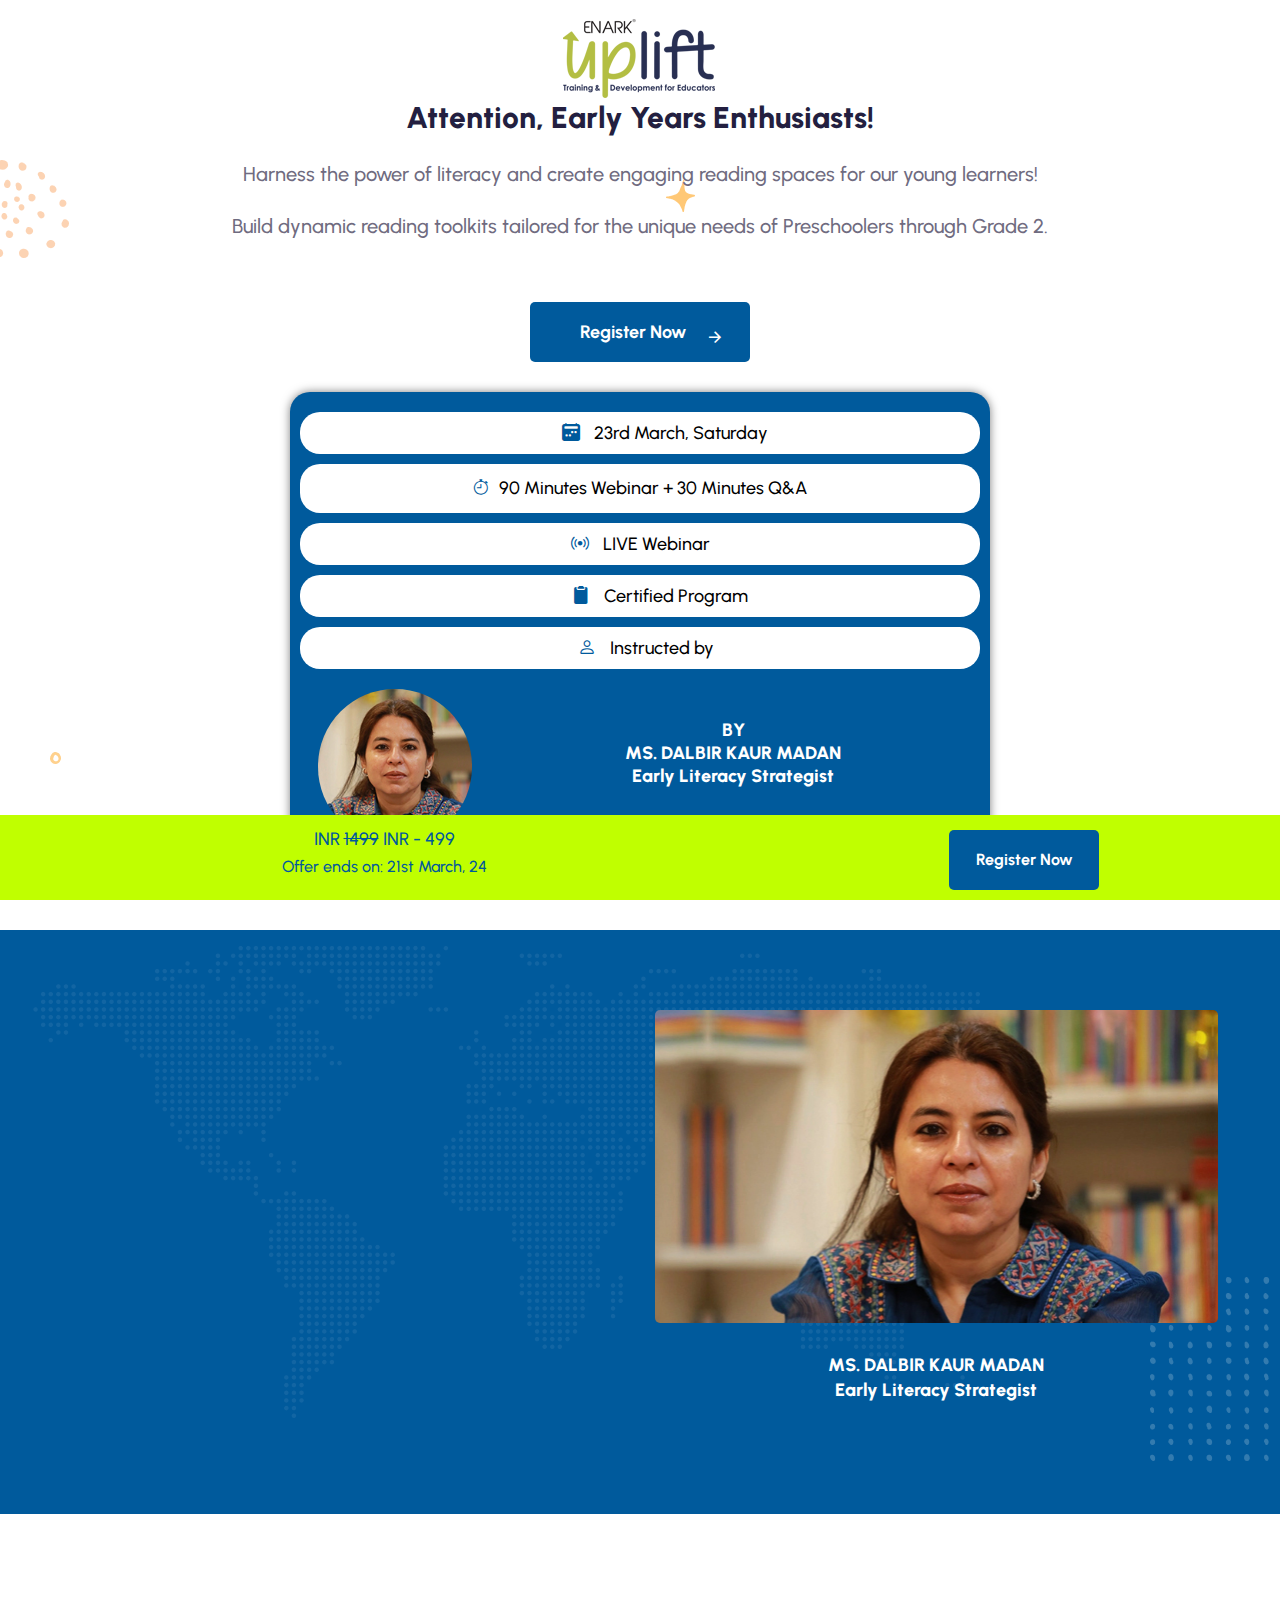
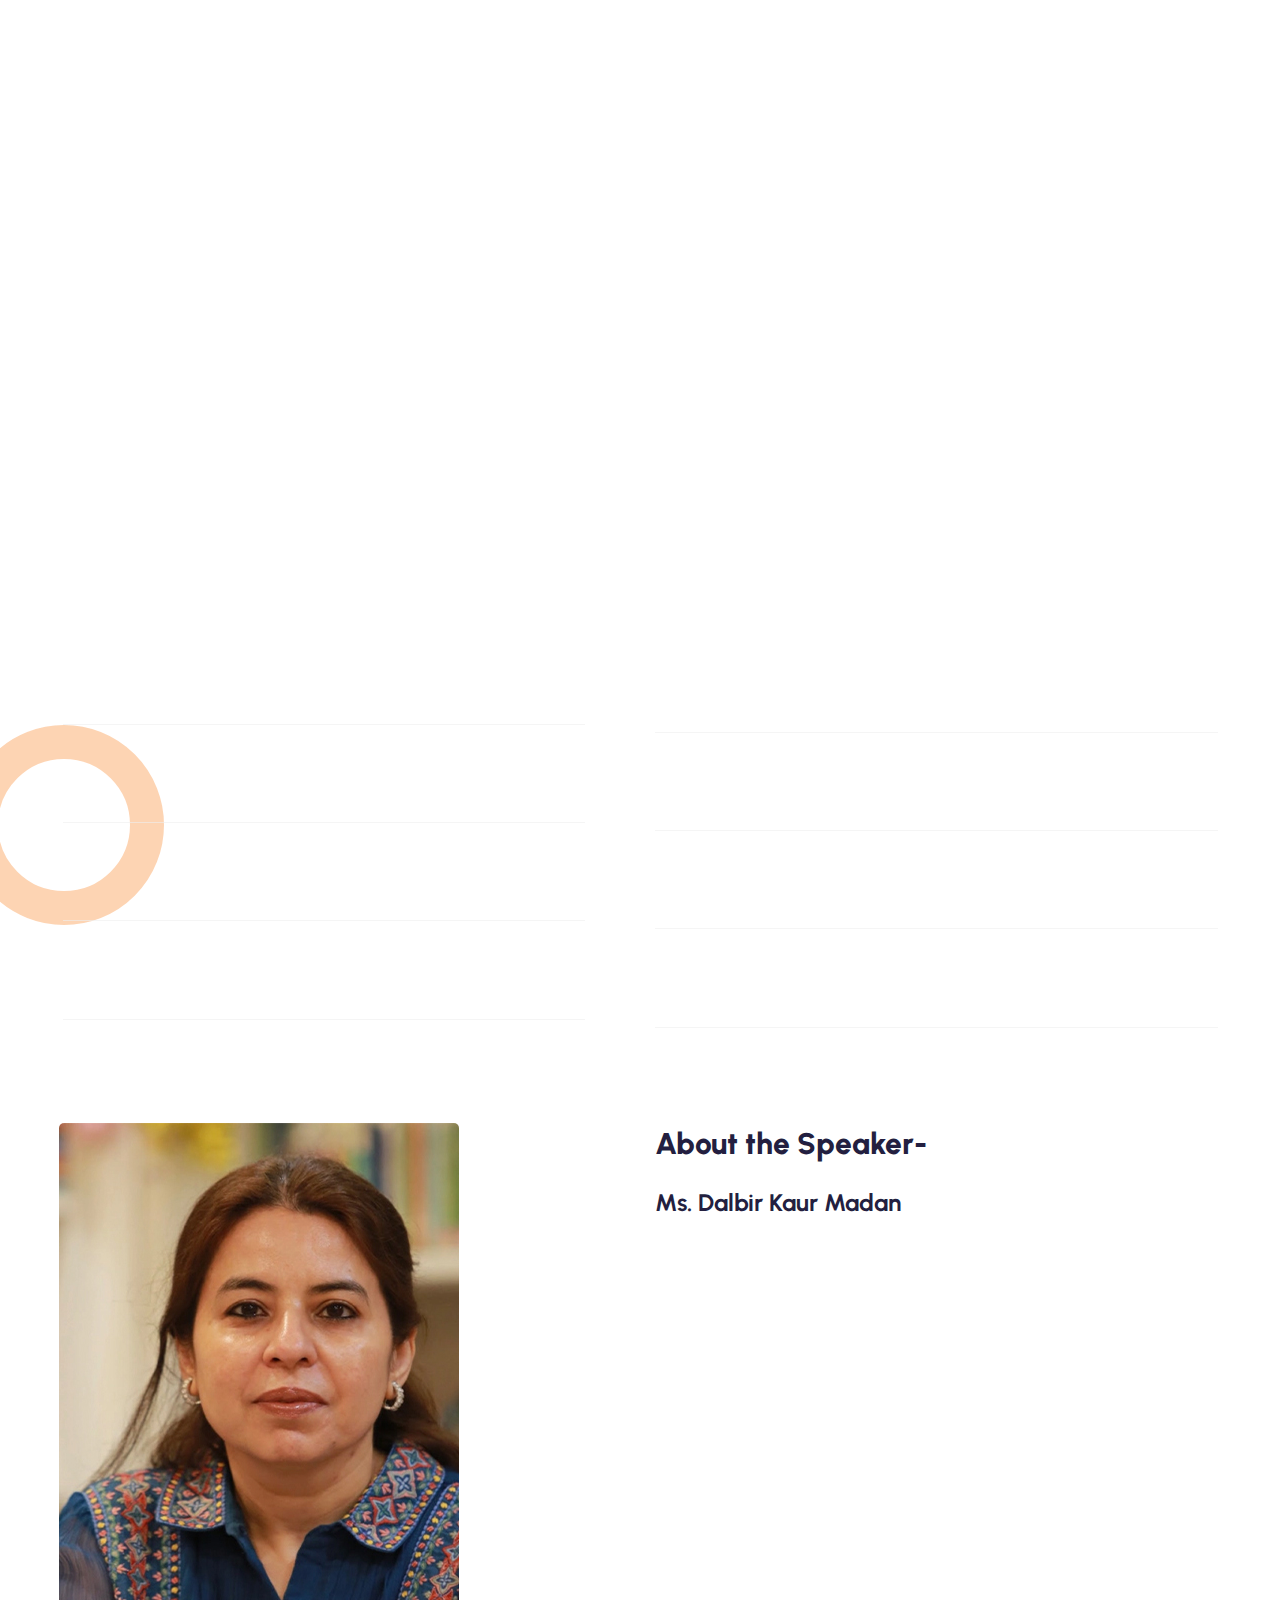
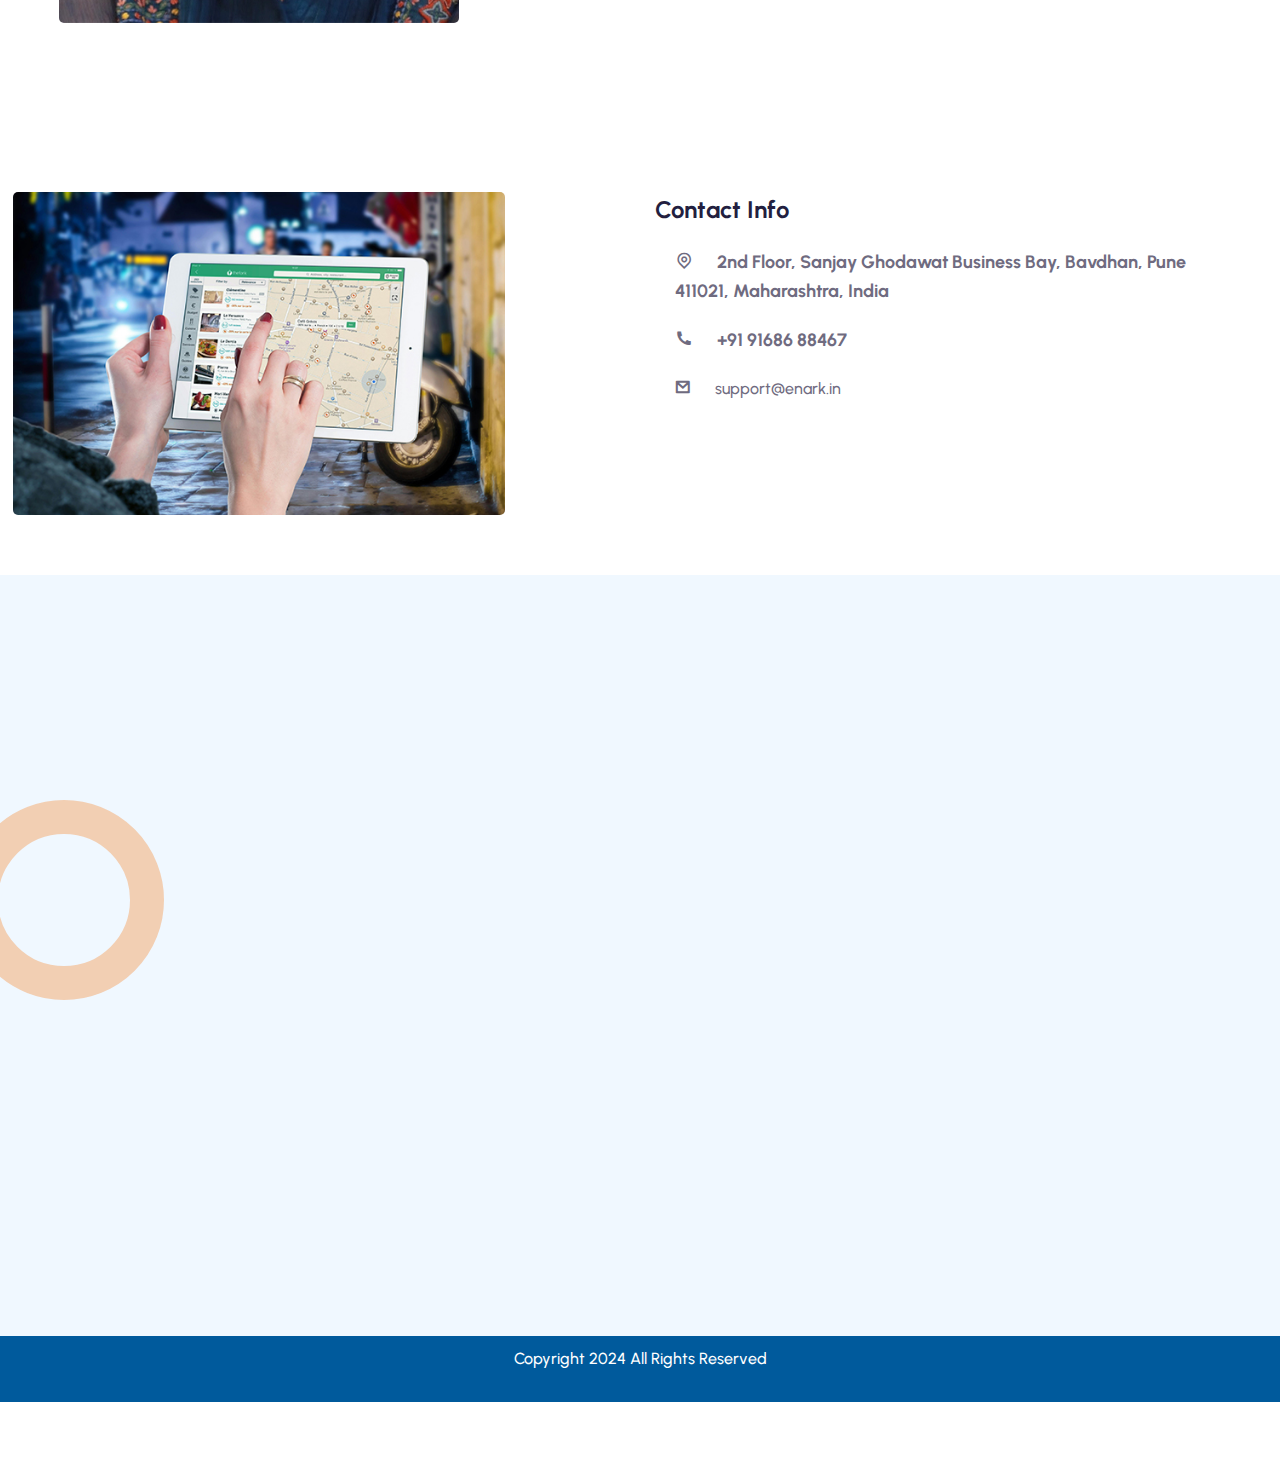
==== commit 0a931730: "add" ====
--- a/index.html
+++ b/index.html
@@ -431,6 +431,12 @@
                     <div class="col-lg-6 order-1 order-lg-2 d-none d-lg-block">
                         <div class="thumbnail video-popup-wrapper">
                             <img class="radius-small w-100" src="assets/images/banner/banner-50.jpg" alt="About Image">
+                            <h3 class="title mt--30 text-center"
+                                                    style="color: white; margin: 10px; font-size: 18px;">
+                                                    MS. DALBIR KAUR MADAN
+                                                    <br>
+                                                    Early Literacy Strategist
+                                                </h3>
                         </div>
                     </div>
                 </div>
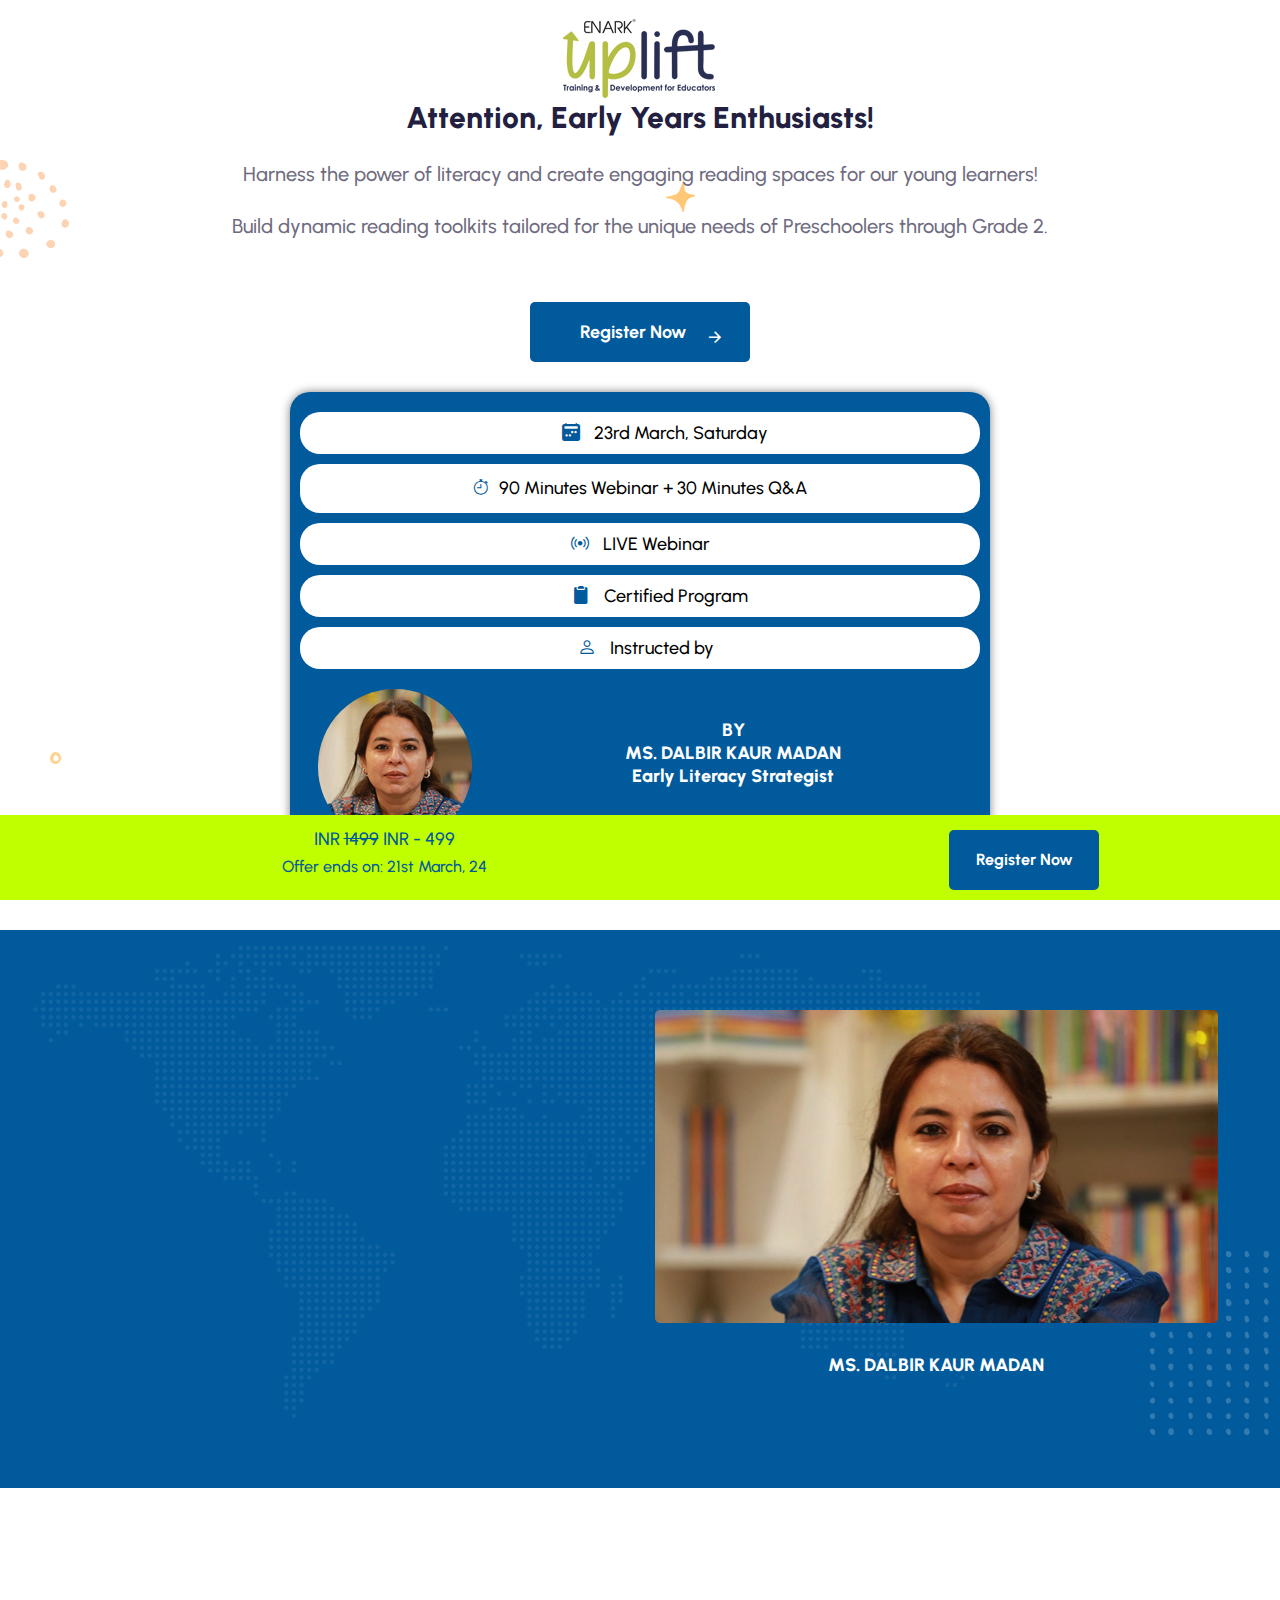
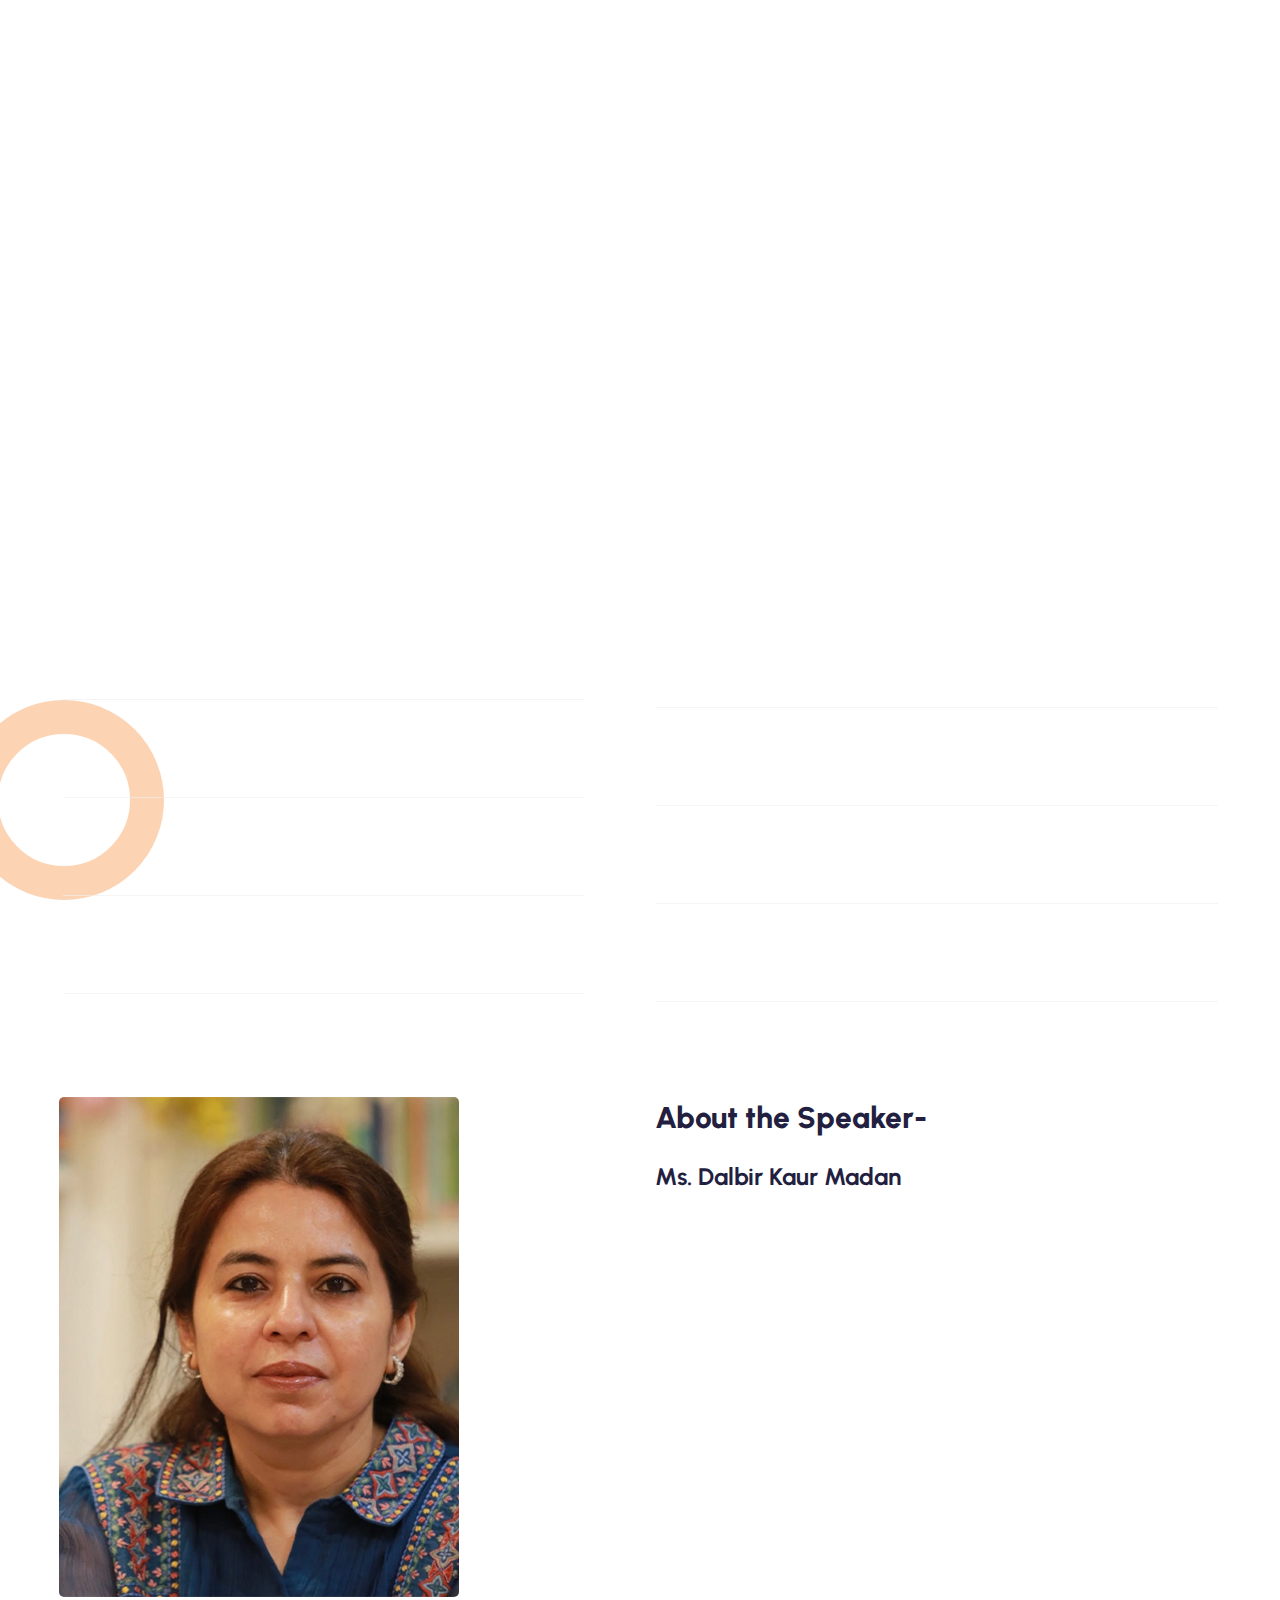
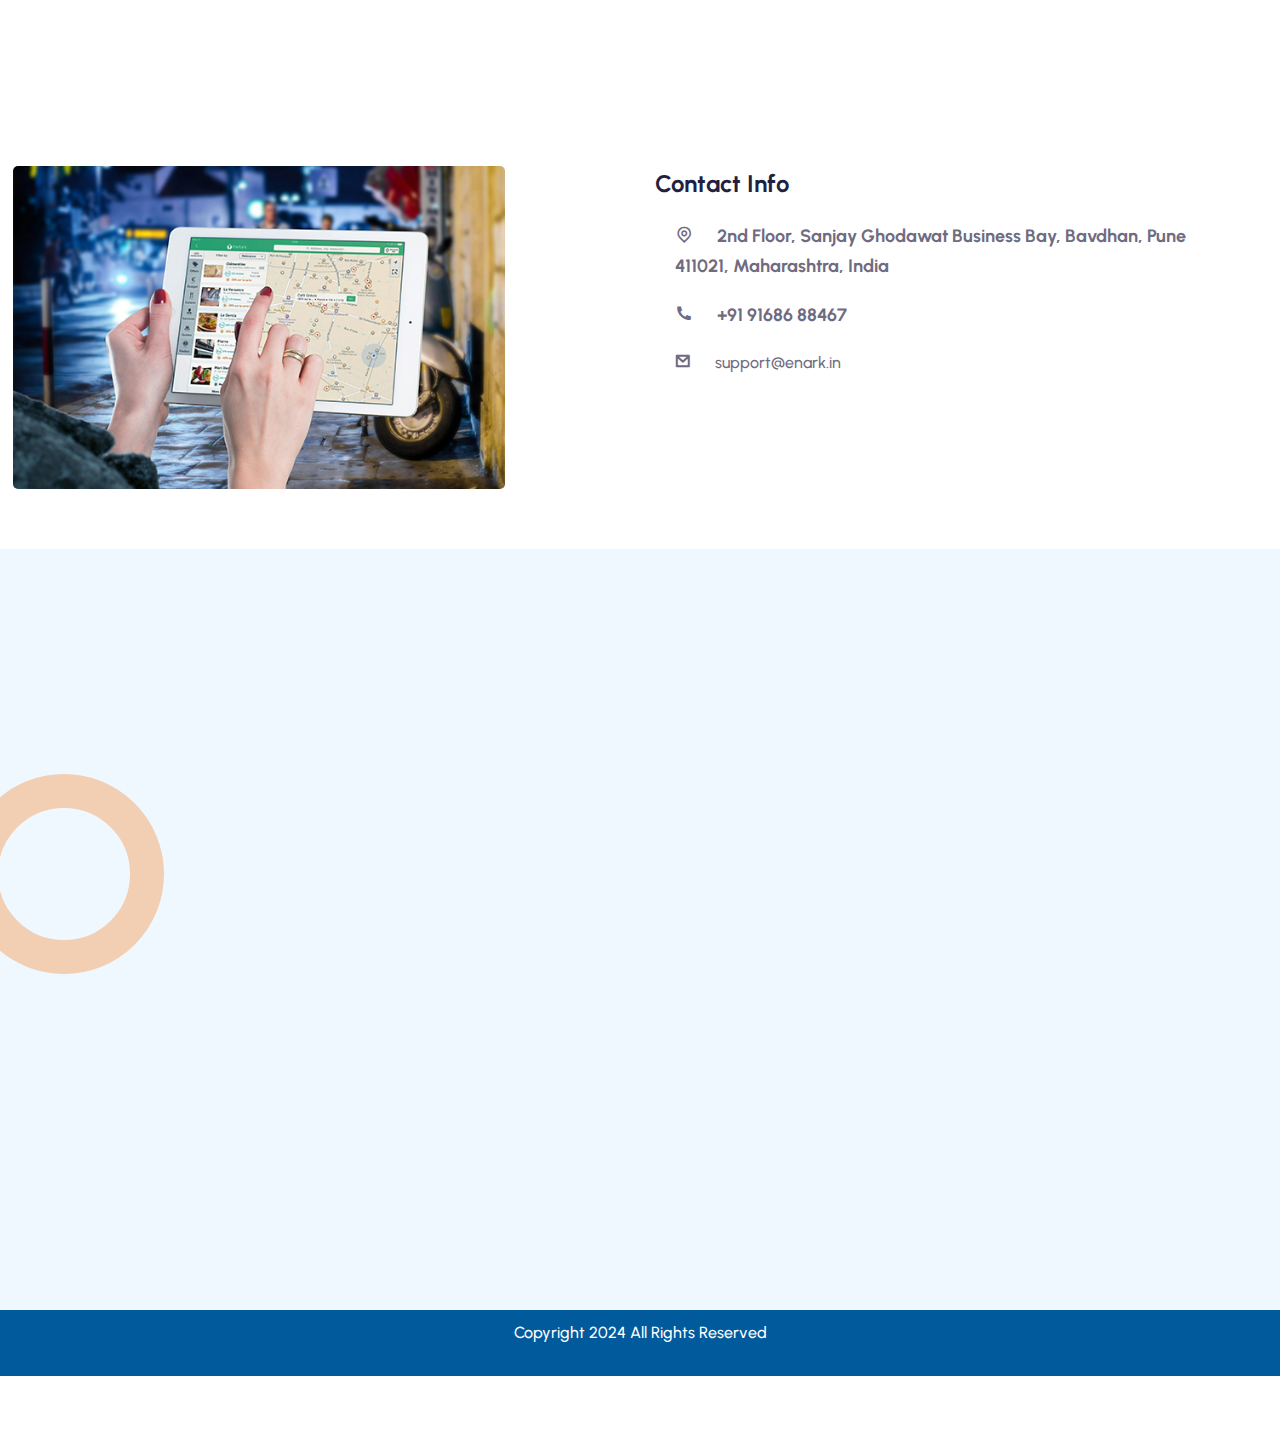
==== commit 81a7dbfb: "add" ====
--- a/index.html
+++ b/index.html
@@ -434,8 +434,6 @@
                             <h3 class="title mt--30 text-center"
                                                     style="color: white; margin: 10px; font-size: 18px;">
                                                     MS. DALBIR KAUR MADAN
-                                                    <br>
-                                                    Early Literacy Strategist
                                                 </h3>
                         </div>
                     </div>
@@ -528,8 +526,8 @@
                                     </div>
                                     <div class="content">
                                         <p class="description" style="margin-top: 6px;">
-                                            Bring reading toolkits with approprite book title intoyour
-                                            <br> classromm
+                                            Bring reading toolkits with approprite book title into your
+                                            <br> classroom
                                         </p>
                                     </div>
                                 </div>
@@ -541,7 +539,7 @@
                                     </div>
                                     <div class="content">
                                         <p class="description" style="margin-top: 6px;">
-                                            Enhace your scholl litracy skills 9foundationl states <br> classroom
+                                            Enhace your school litracy skills (foundationl states <br> classroom)
                                         </p>
                                     </div>
                                 </div>
